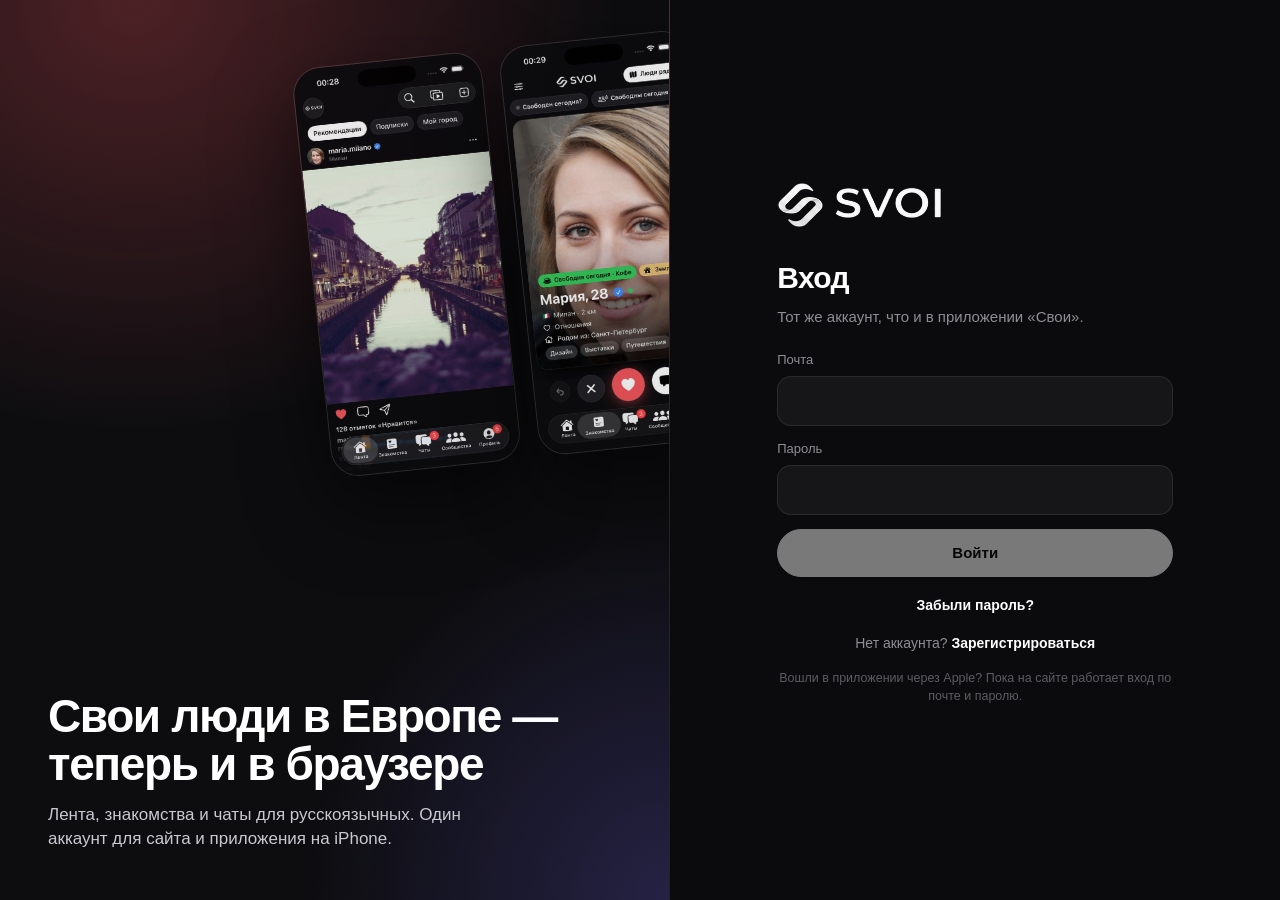
==== app/index.html @ 1eebede3 "Веб-версия «Свои» на svoiapp.info/app и вход/регистрация на главной - svoiapp.info/app: лента, знако" ====
<!DOCTYPE html>
<html lang="ru">
<head>
  <meta charset="utf-8">
  <meta name="viewport" content="width=device-width,initial-scale=1,viewport-fit=cover,interactive-widget=resizes-content">
  <title>Свои — свои люди в Европе</title>
  <meta name="description" content="Свои — лента, знакомства и чаты для русскоязычных в Европе. Веб-версия: тот же аккаунт, что и в приложении.">
  <meta name="theme-color" content="#0b0b0d">
  <meta name="robots" content="noindex">
  <link rel="icon" href="/assets/svoi-symbol.png">
  <link rel="apple-touch-icon" href="/assets/svoi-symbol.png">
  <script type="module" crossorigin src="/app/assets/index-n2wh_r18.js"></script>
  <link rel="stylesheet" crossorigin href="/app/assets/index-DbRgy1Pv.css">
</head>
<body>
  <div id="root"></div>
  <noscript>Для работы «Свои» в браузере включите JavaScript.</noscript>
</body>
</html>
---- app/assets/index-DbRgy1Pv.css ----
:root{--bg: #0b0b0d;--bg2: #101013;--surface: #161619;--surface2: #202024;--surface3: #2a2a2f;--line: rgba(255, 255, 255, .09);--line2: rgba(255, 255, 255, .14);--text: #fff;--muted: #8e8e93;--dim: #5c5c62;--coral: #f2545b;--coral2: #ff8a6b;--blue: #3b8bff;--green: #34c759;--gold: #e2be73;--r: 18px;--tabbar: 64px;--safe-b: env(safe-area-inset-bottom, 0px);color-scheme:dark}*{box-sizing:border-box;-webkit-tap-highlight-color:transparent}html,body{margin:0;height:100%;background:var(--bg);color:var(--text)}body{font-family:-apple-system,BlinkMacSystemFont,SF Pro Text,Segoe UI,Roboto,Helvetica,Arial,sans-serif;-webkit-font-smoothing:antialiased;line-height:1.45;font-size:15px}#root{min-height:100%}a{color:inherit;text-decoration:none}button{font:inherit;color:inherit;cursor:pointer;border:0;background:none;padding:0}input,textarea,select{font:inherit;color:var(--text)}img{display:block;max-width:100%}::selection{background:#f2545b59}.btn{display:inline-flex;align-items:center;justify-content:center;gap:8px;height:48px;padding:0 22px;border-radius:999px;font-weight:600;font-size:15px;background:var(--surface2);border:1px solid var(--line);transition:transform .12s,opacity .15s,background .15s;white-space:nowrap}.btn:active{transform:scale(.97)}.btn:disabled{opacity:.45;cursor:default;transform:none}.btn-white{background:#fff;color:#000;border-color:#fff}.btn-coral{background:var(--coral);color:#fff;border-color:var(--coral)}.btn-ghost{background:transparent}.btn-danger{background:transparent;color:var(--coral);border-color:#f2545b66}.btn-sm{height:36px;padding:0 14px;font-size:14px}.btn-block{width:100%}.icon-btn{width:40px;height:40px;border-radius:50%;display:inline-flex;align-items:center;justify-content:center;background:var(--surface2);border:1px solid var(--line);flex:none}.icon-btn:hover{background:var(--surface3)}.icon-btn.plain{background:transparent;border-color:transparent}.field{display:flex;flex-direction:column;gap:6px;margin-bottom:14px}.field label,.label{font-size:13px;color:var(--muted);font-weight:500}.input,.textarea,.select{width:100%;background:var(--surface);border:1px solid var(--line);border-radius:14px;padding:13px 14px;outline:none;transition:border-color .15s}.input:focus,.textarea:focus,.select:focus{border-color:#ffffff59}.textarea{resize:vertical;min-height:96px}.select{-webkit-appearance:none;-moz-appearance:none;appearance:none;background-image:linear-gradient(45deg,transparent 50%,var(--muted) 50%),linear-gradient(135deg,var(--muted) 50%,transparent 50%);background-position:calc(100% - 20px) 50%,calc(100% - 15px) 50%;background-size:5px 5px;background-repeat:no-repeat}.hint{font-size:13px;color:var(--muted)}.error{color:#ff8b8f;font-size:14px;margin:8px 0}.row{display:flex;gap:10px;align-items:center}.spacer{flex:1}.muted{color:var(--muted)}.center{text-align:center}.mt8{margin-top:8px}.mt16{margin-top:16px}.mt24{margin-top:24px}.chips{display:flex;flex-wrap:wrap;gap:8px}.chip{padding:8px 14px;border-radius:999px;background:var(--surface2);border:1px solid var(--line);font-size:14px;display:inline-flex;gap:6px;align-items:center}.chip.on{background:#fff;color:#000;border-color:#fff}.chip.static{cursor:default}.card{background:var(--surface);border:1px solid var(--line);border-radius:var(--r)}.section-title{font-size:13px;color:var(--muted);text-transform:uppercase;letter-spacing:.06em;margin:22px 0 10px;font-weight:600}.avatar{border-radius:50%;object-fit:cover;background:var(--surface3);flex:none}.avatar-fallback{border-radius:50%;background:linear-gradient(135deg,#3a3a40,#222226);display:flex;align-items:center;justify-content:center;font-weight:700;flex:none;color:#ddd}.verified{color:var(--blue);flex:none}.staff-mark{color:var(--gold);flex:none}.online-dot{width:10px;height:10px;border-radius:50%;background:var(--green);border:2px solid var(--bg)}.badge{min-width:18px;height:18px;padding:0 5px;border-radius:999px;background:var(--coral);color:#fff;font-size:11px;font-weight:700;display:inline-flex;align-items:center;justify-content:center}.spinner{width:26px;height:26px;border-radius:50%;border:3px solid rgba(255,255,255,.15);border-top-color:#fff;animation:spin .8s linear infinite}.spinner.sm{width:18px;height:18px;border-width:2px}@keyframes spin{to{transform:rotate(360deg)}}.loading-screen{min-height:70vh;display:flex;align-items:center;justify-content:center;flex-direction:column;gap:16px}.empty{text-align:center;padding:60px 24px;color:var(--muted)}.empty .big{font-size:42px;margin-bottom:10px}.empty h3{color:var(--text);margin:0 0 6px;font-size:18px}.toast{position:fixed;left:50%;transform:translate(-50%);bottom:calc(var(--tabbar) + 18px + var(--safe-b));background:#fff;color:#000;padding:12px 18px;border-radius:14px;font-weight:500;font-size:14px;z-index:300;max-width:min(92vw,440px);box-shadow:0 10px 40px #00000080;animation:rise .2s ease}.toast.error{background:#ffe1e2}@keyframes rise{0%{opacity:0;transform:translate(-50%,8px)}}@media (min-width: 900px){.toast{bottom:28px}}.modal-backdrop{position:fixed;top:0;right:0;bottom:0;left:0;background:#000000a8;z-index:200;display:flex;align-items:flex-end;justify-content:center;animation:fade .15s ease}@keyframes fade{0%{opacity:0}}.modal{background:var(--bg2);border:1px solid var(--line);width:100%;max-height:92vh;overflow:auto;border-radius:22px 22px 0 0;padding:20px 18px calc(20px + var(--safe-b));animation:up .2s ease}@keyframes up{0%{transform:translateY(30px);opacity:.5}}@media (min-width: 700px){.modal-backdrop{align-items:center}.modal{width:min(520px,94vw);border-radius:22px}.modal.wide{width:min(760px,96vw)}}.modal-head{display:flex;align-items:center;gap:10px;margin-bottom:14px}.modal-head h3{margin:0;font-size:18px;flex:1}.sheet-list button{display:flex;width:100%;padding:14px 6px;gap:12px;align-items:center;border-bottom:1px solid var(--line);text-align:left}.sheet-list button:last-child{border-bottom:0}.sheet-list .danger{color:var(--coral)}.shell{min-height:100vh}.sidebar{display:none}.main{padding-bottom:calc(var(--tabbar) + var(--safe-b) + 12px);min-height:100vh}.page{max-width:640px;margin:0 auto;padding:0 14px}.page.wide{max-width:1000px}.topbar{position:sticky;top:0;z-index:40;background:#0b0b0ddb;backdrop-filter:saturate(160%) blur(18px);-webkit-backdrop-filter:saturate(160%) blur(18px);display:flex;align-items:center;gap:10px;padding:12px 14px;padding-top:calc(12px + env(safe-area-inset-top,0px));border-bottom:1px solid transparent}.topbar h1{font-size:22px;margin:0;flex:1;letter-spacing:-.01em}.topbar .logo-mini{height:26px}.tabbar{position:fixed;left:0;right:0;bottom:0;z-index:60;height:calc(var(--tabbar) + var(--safe-b));padding-bottom:var(--safe-b);background:#101013f0;backdrop-filter:blur(18px);-webkit-backdrop-filter:blur(18px);border-top:1px solid var(--line);display:flex;justify-content:space-around;align-items:center}.tab{display:flex;flex-direction:column;align-items:center;gap:3px;font-size:10.5px;color:var(--muted);padding:6px 4px;position:relative;min-width:58px}.tab.active{color:#fff}.tab .badge{position:absolute;top:0;right:10px}@media (min-width: 900px){.shell{display:grid;grid-template-columns:250px 1fr}.sidebar{display:flex;flex-direction:column;gap:4px;position:sticky;top:0;height:100vh;padding:22px 14px;border-right:1px solid var(--line);background:var(--bg)}.sidebar .brand{display:flex;align-items:center;gap:10px;padding:6px 12px 22px}.sidebar .brand img{height:30px}.nav-item{display:flex;align-items:center;gap:14px;padding:12px 14px;border-radius:14px;color:#d6d6da;font-weight:500;position:relative}.nav-item:hover{background:var(--surface)}.nav-item.active{background:var(--surface2);color:#fff;font-weight:600}.nav-item .badge{margin-left:auto}.sidebar .me-link{margin-top:auto;display:flex;align-items:center;gap:10px;padding:10px 12px;border-radius:14px}.sidebar .me-link:hover{background:var(--surface)}.tabbar{display:none}.main{padding-bottom:30px}.topbar{padding-top:16px}}.auth-wrap{min-height:100vh;display:grid;grid-template-columns:1fr}.auth-art{display:none}.auth-panel{display:flex;flex-direction:column;justify-content:center;padding:32px 22px calc(32px + var(--safe-b));max-width:440px;width:100%;margin:0 auto}.auth-panel .logo{height:46px;margin-bottom:28px;align-self:flex-start}.auth-panel h2{font-size:30px;margin:0 0 6px;letter-spacing:-.02em}.auth-panel p.sub{color:var(--muted);margin:0 0 24px}.auth-switch{margin-top:18px;color:var(--muted);font-size:14px;text-align:center}.auth-switch button{color:#fff;font-weight:600}.legal-note{font-size:12.5px;color:var(--dim);margin-top:16px;text-align:center}.legal-note a{color:var(--muted);text-decoration:underline}@media (min-width: 900px){.auth-wrap{grid-template-columns:1.1fr 1fr}.auth-art{display:flex;flex-direction:column;justify-content:flex-end;padding:48px;position:relative;overflow:hidden;background:radial-gradient(120% 80% at 20% 0%,rgba(242,84,91,.28),transparent 60%),radial-gradient(90% 70% at 100% 100%,rgba(123,108,255,.22),transparent 60%),#0d0d10;border-right:1px solid var(--line)}.auth-art h1{font-size:46px;line-height:1.05;margin:0 0 14px;letter-spacing:-.03em;max-width:520px}.auth-art p{color:#c9c9cf;font-size:17px;max-width:460px;margin:0}.auth-art .shots{position:absolute;top:48px;right:-40px;display:flex;gap:18px;transform:rotate(-6deg);opacity:.9}.auth-art .shots img{width:190px;border-radius:28px;border:1px solid var(--line2);box-shadow:0 30px 80px #0009}}.otp-input{letter-spacing:.5em;font-size:22px;text-align:center;font-weight:600}.steps{max-width:560px;margin:0 auto;padding:22px 18px calc(110px + var(--safe-b))}.progress{display:flex;gap:5px;margin:6px 0 26px}.progress span{flex:1;height:4px;border-radius:4px;background:var(--surface3)}.progress span.on{background:#fff}.steps h2{font-size:28px;margin:0 0 8px;letter-spacing:-.02em}.steps .sub{color:var(--muted);margin:0 0 22px}.step-actions{position:fixed;left:0;right:0;bottom:0;padding:14px 18px calc(14px + var(--safe-b));background:linear-gradient(180deg,transparent,var(--bg) 30%);display:flex;justify-content:center}.step-actions .inner{width:100%;max-width:560px;display:flex;gap:10px}.option-list{display:flex;flex-direction:column;gap:10px}.option{display:flex;align-items:center;gap:12px;padding:16px;border-radius:16px;background:var(--surface);border:1px solid var(--line);text-align:left;font-weight:500}.option.on{border-color:#fff;background:var(--surface2)}.option .check{margin-left:auto;width:22px;height:22px;border-radius:50%;border:2px solid var(--dim)}.option.on .check{border-color:#fff;background:#fff;box-shadow:inset 0 0 0 4px var(--surface2)}.rule{display:flex;gap:12px;margin-bottom:14px}.rule b{display:block}.rule span{color:var(--muted);font-size:14px}.consent{display:flex;gap:12px;align-items:flex-start;padding:16px;border-radius:16px;background:var(--surface);border:1px solid var(--line);text-align:left;margin-top:10px}.box{width:22px;height:22px;border-radius:6px;border:2px solid var(--muted);flex:none;display:flex;align-items:center;justify-content:center}.box.on{background:#fff;border-color:#fff;color:#000}.photo-grid{display:grid;grid-template-columns:repeat(3,1fr);gap:10px}.photo-slot{position:relative;aspect-ratio:3/4;border-radius:14px;overflow:hidden;background:var(--surface);border:1px dashed var(--line2);display:flex;align-items:center;justify-content:center;color:var(--muted)}.photo-slot img{width:100%;height:100%;object-fit:cover}.photo-slot .del{position:absolute;top:6px;right:6px;width:28px;height:28px;border-radius:50%;background:#000000b3;display:flex;align-items:center;justify-content:center}.photo-slot .main-tag{position:absolute;left:6px;bottom:6px;background:#000000b3;font-size:11px;padding:3px 8px;border-radius:999px}.photo-slot .left{position:absolute;left:6px;top:6px;width:28px;height:28px;border-radius:50%;background:#000000b3;display:flex;align-items:center;justify-content:center}.segmented{display:flex;gap:6px;overflow-x:auto;padding:4px 0 12px;scrollbar-width:none}.segmented::-webkit-scrollbar{display:none}.segmented button{padding:8px 16px;border-radius:999px;background:var(--surface2);border:1px solid var(--line);white-space:nowrap;font-weight:500;font-size:14px}.segmented button.on{background:#fff;color:#000;border-color:#fff}.post{margin-bottom:18px;border-bottom:1px solid var(--line);padding-bottom:14px}.post-head{display:flex;align-items:center;gap:10px;padding:8px 2px 10px}.post-head .who{flex:1;min-width:0}.post-head .name{font-weight:600;display:flex;gap:5px;align-items:center}.post-head .place{font-size:12.5px;color:var(--muted)}.carousel{position:relative;border-radius:14px;overflow:hidden;background:#000}.carousel .track{display:flex;overflow-x:auto;scroll-snap-type:x mandatory;scrollbar-width:none}.carousel .track::-webkit-scrollbar{display:none}.carousel .slide{flex:0 0 100%;scroll-snap-align:center;display:flex;align-items:center;justify-content:center}.carousel .slide img,.carousel .slide video{width:100%;height:100%;object-fit:cover}.carousel .dots{position:absolute;bottom:10px;left:0;right:0;display:flex;gap:5px;justify-content:center}.carousel .dots span{width:6px;height:6px;border-radius:50%;background:#ffffff73}.carousel .dots span.on{background:#fff}.carousel .nav{position:absolute;top:50%;transform:translateY(-50%);width:34px;height:34px;border-radius:50%;background:#0000008c;display:none;align-items:center;justify-content:center}.carousel:hover .nav{display:flex}.carousel .nav.prev{left:10px}.carousel .nav.next{right:10px}.post-actions{display:flex;gap:16px;padding:12px 2px 4px;align-items:center}.post-actions button{display:flex;align-items:center;gap:6px;font-weight:600;font-size:14px}.post-actions .liked{color:var(--coral)}.caption{padding:4px 2px;white-space:pre-wrap;word-break:break-word}.caption b{margin-right:6px}.hashtag{color:#9cc3ff}.post-time{font-size:12px;color:var(--dim);padding:2px}.discover-layout{display:grid;gap:18px}@media (min-width: 1100px){.discover-layout{grid-template-columns:minmax(0,1fr) 320px;align-items:start}}.person-card{position:relative;border-radius:22px;overflow:hidden;background:var(--surface);border:1px solid var(--line)}.person-card .photo{position:relative;aspect-ratio:3/4;background:#111;max-height:72vh;width:100%}.person-card .photo img{width:100%;height:100%;object-fit:cover}.person-card .bars{position:absolute;top:10px;left:10px;right:10px;display:flex;gap:4px}.person-card .bars span{flex:1;height:3px;border-radius:3px;background:#ffffff59}.person-card .bars span.on{background:#fff}.person-card .tap{position:absolute;top:0;bottom:30%;width:40%}.person-card .tap.l{left:0}.person-card .tap.r{right:0}.person-card .shade{position:absolute;inset:auto 0 0 0;padding:70px 18px 18px;background:linear-gradient(180deg,transparent,rgba(0,0,0,.88))}.person-card .shade h2{margin:0;font-size:28px;display:flex;gap:8px;align-items:center;letter-spacing:-.02em}.person-card .shade .meta{color:#ddd;font-size:14px;margin-top:4px}.tag-free{display:inline-flex;gap:6px;align-items:center;background:#34c7592e;color:#7ee29a;border:1px solid rgba(52,199,89,.35);padding:5px 10px;border-radius:999px;font-size:13px;font-weight:600;margin-top:8px}.action-row{display:flex;justify-content:center;gap:18px;padding:16px 0 4px}.round{width:62px;height:62px;border-radius:50%;display:flex;align-items:center;justify-content:center;background:var(--surface2);border:1px solid var(--line2);transition:transform .12s}.round:active{transform:scale(.92)}.round.like{background:var(--coral);border-color:var(--coral)}.round.super{background:#fff;color:#000}.round.small{width:52px;height:52px}.info-block{padding:16px}.info-block h4{margin:0 0 8px;font-size:13px;text-transform:uppercase;letter-spacing:.06em;color:var(--muted)}.info-grid{display:grid;grid-template-columns:1fr 1fr;gap:10px 16px;font-size:14px}.info-grid .k{color:var(--muted);font-size:12.5px}.about-text{white-space:pre-wrap;word-break:break-word}.people-grid{display:grid;grid-template-columns:repeat(2,1fr);gap:10px}@media (min-width: 700px){.people-grid{grid-template-columns:repeat(3,1fr)}}@media (min-width: 1100px){.people-grid{grid-template-columns:repeat(4,1fr)}}.person-tile{position:relative;aspect-ratio:3/4;border-radius:16px;overflow:hidden;background:var(--surface);border:1px solid var(--line)}.person-tile img{width:100%;height:100%;object-fit:cover}.person-tile .cap{position:absolute;inset:auto 0 0 0;padding:40px 10px 10px;background:linear-gradient(180deg,transparent,rgba(0,0,0,.85));font-weight:600;font-size:14px}.person-tile .cap small{display:block;color:#ccc;font-weight:400;font-size:12px}.person-tile .dot{position:absolute;top:10px;right:10px}.person-tile .super-tag{position:absolute;top:10px;left:10px;background:#fff;color:#000;font-size:11px;font-weight:700;padding:3px 8px;border-radius:999px}.chats-layout{display:grid;grid-template-columns:1fr;height:100vh}@media (min-width: 900px){.chats-layout{grid-template-columns:340px 1fr}.chats-layout .list-pane{border-right:1px solid var(--line);overflow:auto}}.chat-row{display:flex;gap:12px;align-items:center;padding:12px 14px;border-radius:14px}.chat-row:hover,.chat-row.active{background:var(--surface)}.chat-row .text{flex:1;min-width:0}.chat-row .top{display:flex;gap:8px;align-items:baseline}.chat-row .top b{flex:1;overflow:hidden;text-overflow:ellipsis;white-space:nowrap;display:flex;gap:5px;align-items:center}.chat-row .top small{color:var(--muted);font-size:12px;flex:none}.chat-row .last{color:var(--muted);font-size:14px;overflow:hidden;text-overflow:ellipsis;white-space:nowrap}.chat-row .last.unread{color:#fff;font-weight:500}.conv{display:flex;flex-direction:column;height:100vh;height:100dvh;min-width:0}.conv-head{display:flex;align-items:center;gap:10px;padding:10px 12px;padding-top:calc(10px + env(safe-area-inset-top,0px));border-bottom:1px solid var(--line);background:#0b0b0deb;-webkit-backdrop-filter:blur(16px);backdrop-filter:blur(16px)}.conv-head .who{flex:1;min-width:0}.conv-head .who b{display:flex;gap:5px;align-items:center}.conv-head .who small{color:var(--muted);font-size:12.5px}.conv-body{flex:1;overflow-y:auto;padding:14px 12px;display:flex;flex-direction:column;gap:4px;overscroll-behavior:contain}.day-sep{align-self:center;font-size:12px;color:var(--muted);background:var(--surface);padding:4px 12px;border-radius:999px;margin:10px 0}.bubble-row{display:flex;flex-direction:column;max-width:78%}.bubble-row.mine{align-self:flex-end;align-items:flex-end}.bubble-row.theirs{align-self:flex-start;align-items:flex-start}.bubble{padding:9px 13px;border-radius:18px;white-space:pre-wrap;word-break:break-word;position:relative}.bubble-row.mine .bubble{background:#fff;color:#000;border-bottom-right-radius:6px}.bubble-row.theirs .bubble{background:var(--surface2);border-bottom-left-radius:6px}.bubble .meta{font-size:11px;opacity:.55;margin-left:8px;float:right;margin-top:6px}.bubble.deleted{font-style:italic;opacity:.6}.bubble.media{padding:4px;background:transparent!important}.bubble.media img{border-radius:14px;max-width:min(320px,70vw);max-height:420px;object-fit:cover;cursor:zoom-in}.bubble.media audio{width:240px}.reactions{display:flex;gap:4px;margin-top:-6px;z-index:1}.reactions span{background:var(--surface3);border:2px solid var(--bg);border-radius:999px;padding:1px 7px;font-size:13px}.reactions span.mine{background:#3a3a44}.composer{display:flex;gap:8px;align-items:flex-end;padding:10px 12px calc(10px + var(--safe-b));border-top:1px solid var(--line);background:var(--bg)}.composer textarea{flex:1;resize:none;max-height:140px;min-height:44px;border-radius:22px;padding:11px 16px;background:var(--surface);border:1px solid var(--line);outline:none}.composer .send{width:44px;height:44px;border-radius:50%;background:#fff;color:#000;display:flex;align-items:center;justify-content:center;flex:none}.composer .send:disabled{opacity:.35}.edit-bar{display:flex;gap:10px;align-items:center;padding:8px 14px;background:var(--surface);border-top:1px solid var(--line);font-size:13px;color:var(--muted)}.shared-post{display:flex;gap:10px;align-items:center;background:var(--surface2);border-radius:14px;padding:8px;width:260px;color:var(--text)}.shared-post img{width:56px;height:56px;border-radius:10px;object-fit:cover}.react-menu{display:flex;gap:6px;font-size:26px;justify-content:center;padding:6px 0 12px;flex-wrap:wrap}.react-menu button{padding:6px;border-radius:12px}.react-menu button:hover{background:var(--surface2)}@media (max-width: 899px){.chats-layout.has-conv .list-pane{display:none}.chats-layout:not(.has-conv) .conv-pane{display:none}.conv{height:100dvh}.chats-page .main-pad{padding-bottom:0}}.profile-head{display:flex;gap:18px;align-items:center;padding:18px 2px}.profile-head .stats{display:flex;gap:18px;text-align:center}.profile-head .stats b{display:block;font-size:18px}.profile-head .stats small{color:var(--muted);font-size:12.5px}.grid3{display:grid;grid-template-columns:repeat(3,1fr);gap:3px;border-radius:12px;overflow:hidden}.grid3 .cell{aspect-ratio:1;background:var(--surface);position:relative}.grid3 .cell img{width:100%;height:100%;object-fit:cover}.grid3 .cell .multi{position:absolute;top:6px;right:6px;font-size:12px;background:#0000008c;padding:1px 6px;border-radius:6px}.menu-list{border-radius:var(--r);overflow:hidden;background:var(--surface);border:1px solid var(--line)}.menu-list>*{display:flex;width:100%;align-items:center;gap:12px;padding:15px 16px;border-bottom:1px solid var(--line);text-align:left}.menu-list>*:last-child{border-bottom:0}.menu-list .danger{color:var(--coral)}.switch{width:46px;height:28px;border-radius:999px;background:var(--surface3);position:relative;flex:none;transition:background .15s;margin-left:auto}.switch:after{content:"";position:absolute;top:3px;left:3px;width:22px;height:22px;border-radius:50%;background:#fff;transition:transform .15s}.switch.on{background:var(--green)}.switch.on:after{transform:translate(18px)}.lightbox{position:fixed;top:0;right:0;bottom:0;left:0;background:#000000f0;z-index:400;display:flex;align-items:center;justify-content:center}.lightbox img{max-width:96vw;max-height:92vh;object-fit:contain}.lightbox .close{position:absolute;top:calc(14px + env(safe-area-inset-top,0px));right:14px}.match{text-align:center;padding:10px 6px}.match .pair{display:flex;justify-content:center;margin:18px 0}.match .pair img{width:110px;height:110px;border-radius:50%;object-fit:cover;border:3px solid var(--bg2)}.match .pair img+img{margin-left:-22px}.match h2{font-size:30px;margin:0;background:linear-gradient(90deg,var(--coral),var(--coral2));-webkit-background-clip:text;background-clip:text;color:transparent}.row.wrap{flex-wrap:wrap}.row.wrap>.btn{flex:1 1 140px}@media (max-width: 899px){.desktop-only{display:none!important}}@media (max-width: 420px){.segmented button{padding:8px 12px;font-size:13.5px}}
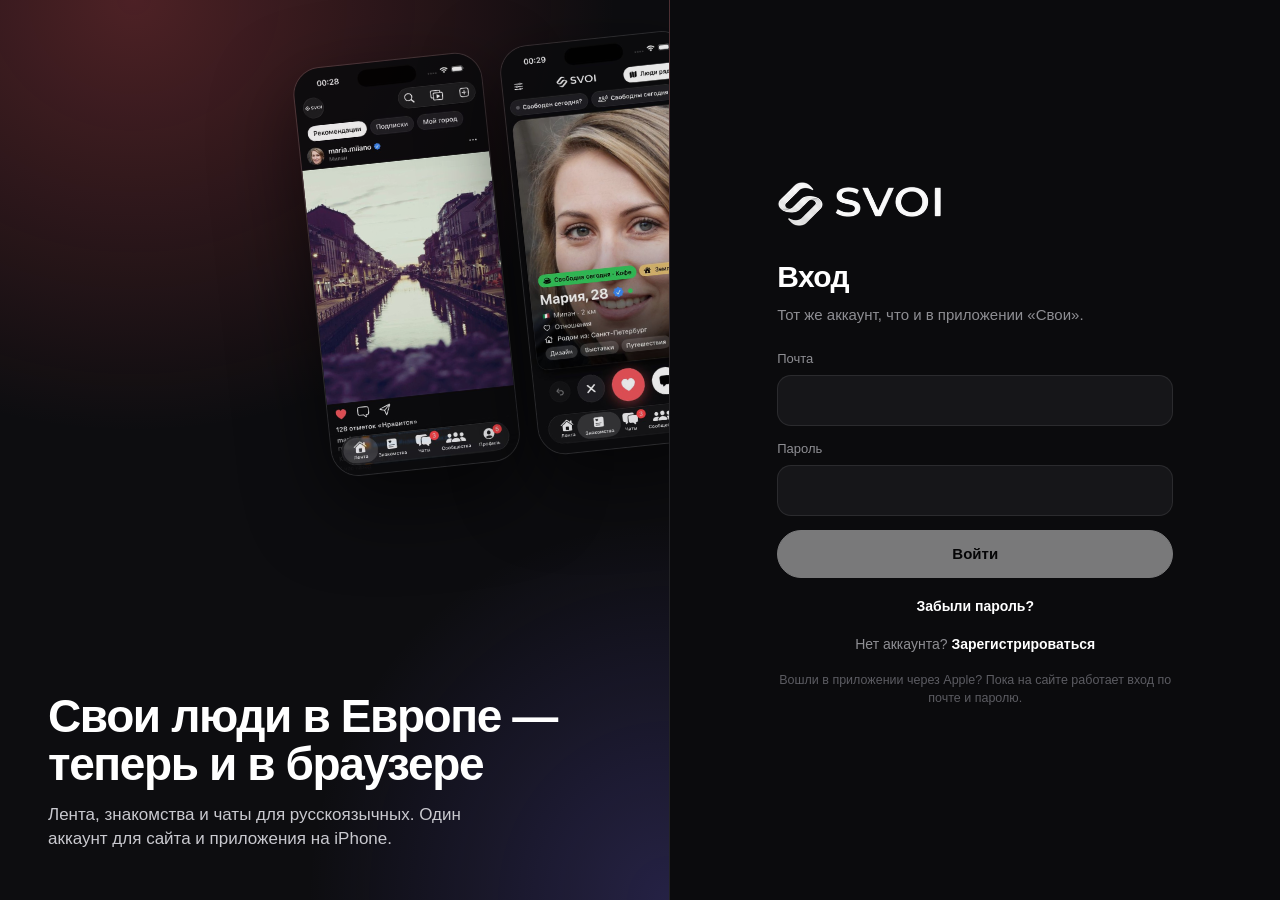
==== commit 10b0f711: "Установка на главный экран и ровный экран на iPhone - окно «Установить «Свои»» на телефоне: Android " ====
--- a/app/index.html
+++ b/app/index.html
@@ -2,15 +2,21 @@
 <html lang="ru">
 <head>
   <meta charset="utf-8">
-  <meta name="viewport" content="width=device-width,initial-scale=1,viewport-fit=cover,interactive-widget=resizes-content">
+  <meta name="viewport" content="width=device-width,initial-scale=1,maximum-scale=1,viewport-fit=cover,interactive-widget=resizes-content">
   <title>Свои — свои люди в Европе</title>
   <meta name="description" content="Свои — лента, знакомства и чаты для русскоязычных в Европе. Веб-версия: тот же аккаунт, что и в приложении.">
   <meta name="theme-color" content="#0b0b0d">
   <meta name="robots" content="noindex">
-  <link rel="icon" href="/assets/svoi-symbol.png">
-  <link rel="apple-touch-icon" href="/assets/svoi-symbol.png">
-  <script type="module" crossorigin src="/app/assets/index-n2wh_r18.js"></script>
-  <link rel="stylesheet" crossorigin href="/app/assets/index-DbRgy1Pv.css">
+  <link rel="icon" href="/assets/pwa/icon-64.png">
+  <link rel="apple-touch-icon" href="/assets/pwa/apple-touch-icon.png">
+  <link rel="manifest" href="/manifest.webmanifest">
+  <meta name="mobile-web-app-capable" content="yes">
+  <meta name="apple-mobile-web-app-capable" content="yes">
+  <meta name="apple-mobile-web-app-title" content="Свои">
+  <meta name="apple-mobile-web-app-status-bar-style" content="black-translucent">
+  <meta name="application-name" content="Свои">
+  <script type="module" crossorigin src="/app/assets/index-BH2XbSO5.js"></script>
+  <link rel="stylesheet" crossorigin href="/app/assets/index-CSS1gJ5G.css">
 </head>
 <body>
   <div id="root"></div>
--- a/app/assets/index-CSS1gJ5G.css
+++ b/app/assets/index-CSS1gJ5G.css
@@ -0,0 +1 @@
+:root{--bg: #0b0b0d;--bg2: #101013;--surface: #161619;--surface2: #202024;--surface3: #2a2a2f;--line: rgba(255, 255, 255, .09);--line2: rgba(255, 255, 255, .14);--text: #fff;--muted: #8e8e93;--dim: #5c5c62;--coral: #f2545b;--coral2: #ff8a6b;--blue: #3b8bff;--green: #34c759;--gold: #e2be73;--r: 18px;--tabbar: 64px;--safe-b: env(safe-area-inset-bottom, 0px);color-scheme:dark}*{box-sizing:border-box;-webkit-tap-highlight-color:transparent}html,body{margin:0;height:100%;background:var(--bg);color:var(--text)}html{overflow-x:hidden;-webkit-text-size-adjust:100%;text-size-adjust:100%;touch-action:manipulation}body{overscroll-behavior-x:none}body{font-family:-apple-system,BlinkMacSystemFont,SF Pro Text,Segoe UI,Roboto,Helvetica,Arial,sans-serif;-webkit-font-smoothing:antialiased;line-height:1.45;font-size:15px}#root{min-height:100%;max-width:100vw;overflow-x:clip}a{color:inherit;text-decoration:none}button{font:inherit;color:inherit;cursor:pointer;border:0;background:none;padding:0}input,textarea,select{font:inherit;color:var(--text)}input,textarea,select,.input,.textarea,.select,.composer textarea{font-size:16px}img{display:block;max-width:100%}::selection{background:#f2545b59}.btn{display:inline-flex;align-items:center;justify-content:center;gap:8px;height:48px;padding:0 22px;border-radius:999px;font-weight:600;font-size:15px;background:var(--surface2);border:1px solid var(--line);transition:transform .12s,opacity .15s,background .15s;white-space:nowrap}.btn:active{transform:scale(.97)}.btn:disabled{opacity:.45;cursor:default;transform:none}.btn-white{background:#fff;color:#000;border-color:#fff}.btn-coral{background:var(--coral);color:#fff;border-color:var(--coral)}.btn-ghost{background:transparent}.btn-danger{background:transparent;color:var(--coral);border-color:#f2545b66}.btn-sm{height:36px;padding:0 14px;font-size:14px}.btn-block{width:100%}.icon-btn{width:40px;height:40px;border-radius:50%;display:inline-flex;align-items:center;justify-content:center;background:var(--surface2);border:1px solid var(--line);flex:none}.icon-btn:hover{background:var(--surface3)}.icon-btn.plain{background:transparent;border-color:transparent}.field{display:flex;flex-direction:column;gap:6px;margin-bottom:14px}.field label,.label{font-size:13px;color:var(--muted);font-weight:500}.input,.textarea,.select{width:100%;background:var(--surface);border:1px solid var(--line);border-radius:14px;padding:13px 14px;outline:none;transition:border-color .15s}.input:focus,.textarea:focus,.select:focus{border-color:#ffffff59}.textarea{resize:vertical;min-height:96px}.select{-webkit-appearance:none;-moz-appearance:none;appearance:none;background-image:linear-gradient(45deg,transparent 50%,var(--muted) 50%),linear-gradient(135deg,var(--muted) 50%,transparent 50%);background-position:calc(100% - 20px) 50%,calc(100% - 15px) 50%;background-size:5px 5px;background-repeat:no-repeat}.hint{font-size:13px;color:var(--muted)}.error{color:#ff8b8f;font-size:14px;margin:8px 0}.row{display:flex;gap:10px;align-items:center}.spacer{flex:1}.muted{color:var(--muted)}.center{text-align:center}.mt8{margin-top:8px}.mt16{margin-top:16px}.mt24{margin-top:24px}.chips{display:flex;flex-wrap:wrap;gap:8px}.chip{padding:8px 14px;border-radius:999px;background:var(--surface2);border:1px solid var(--line);font-size:14px;display:inline-flex;gap:6px;align-items:center}.chip.on{background:#fff;color:#000;border-color:#fff}.chip.static{cursor:default}.card{background:var(--surface);border:1px solid var(--line);border-radius:var(--r)}.section-title{font-size:13px;color:var(--muted);text-transform:uppercase;letter-spacing:.06em;margin:22px 0 10px;font-weight:600}.avatar{border-radius:50%;object-fit:cover;background:var(--surface3);flex:none}.avatar-fallback{border-radius:50%;background:linear-gradient(135deg,#3a3a40,#222226);display:flex;align-items:center;justify-content:center;font-weight:700;flex:none;color:#ddd}.verified{color:var(--blue);flex:none}.staff-mark{color:var(--gold);flex:none}.online-dot{width:10px;height:10px;border-radius:50%;background:var(--green);border:2px solid var(--bg)}.badge{min-width:18px;height:18px;padding:0 5px;border-radius:999px;background:var(--coral);color:#fff;font-size:11px;font-weight:700;display:inline-flex;align-items:center;justify-content:center}.spinner{width:26px;height:26px;border-radius:50%;border:3px solid rgba(255,255,255,.15);border-top-color:#fff;animation:spin .8s linear infinite}.spinner.sm{width:18px;height:18px;border-width:2px}@keyframes spin{to{transform:rotate(360deg)}}.loading-screen{min-height:70vh;display:flex;align-items:center;justify-content:center;flex-direction:column;gap:16px}.empty{text-align:center;padding:60px 24px;color:var(--muted)}.empty .big{font-size:42px;margin-bottom:10px}.empty h3{color:var(--text);margin:0 0 6px;font-size:18px}.toast{position:fixed;left:50%;transform:translate(-50%);bottom:calc(var(--tabbar) + 18px + var(--safe-b));background:#fff;color:#000;padding:12px 18px;border-radius:14px;font-weight:500;font-size:14px;z-index:300;max-width:min(92vw,440px);box-shadow:0 10px 40px #00000080;animation:rise .2s ease}.toast.error{background:#ffe1e2}@keyframes rise{0%{opacity:0;transform:translate(-50%,8px)}}@media (min-width: 900px){.toast{bottom:28px}}.modal-backdrop{position:fixed;top:0;right:0;bottom:0;left:0;background:#000000a8;z-index:200;display:flex;align-items:flex-end;justify-content:center;animation:fade .15s ease}@keyframes fade{0%{opacity:0}}.modal{background:var(--bg2);border:1px solid var(--line);width:100%;max-height:92vh;overflow:auto;border-radius:22px 22px 0 0;padding:20px 18px calc(20px + var(--safe-b));animation:up .2s ease}@keyframes up{0%{transform:translateY(30px);opacity:.5}}@media (min-width: 700px){.modal-backdrop{align-items:center}.modal{width:min(520px,94vw);border-radius:22px}.modal.wide{width:min(760px,96vw)}}.modal-head{display:flex;align-items:center;gap:10px;margin-bottom:14px}.modal-head h3{margin:0;font-size:18px;flex:1}.sheet-list button{display:flex;width:100%;padding:14px 6px;gap:12px;align-items:center;border-bottom:1px solid var(--line);text-align:left}.sheet-list button:last-child{border-bottom:0}.sheet-list .danger{color:var(--coral)}.shell{min-height:100vh}.sidebar{display:none}.main{padding-bottom:calc(var(--tabbar) + var(--safe-b) + 12px);min-height:100vh}.page{max-width:640px;margin:0 auto;padding:0 14px}.page.wide{max-width:1000px}.topbar{position:sticky;top:0;z-index:40;background:#0b0b0ddb;backdrop-filter:saturate(160%) blur(18px);-webkit-backdrop-filter:saturate(160%) blur(18px);display:flex;align-items:center;gap:10px;padding:12px 14px;padding-top:calc(12px + env(safe-area-inset-top,0px));border-bottom:1px solid transparent}.topbar h1{font-size:22px;margin:0;flex:1;min-width:0;letter-spacing:-.01em;white-space:nowrap;overflow:hidden;text-overflow:ellipsis}.topbar>*{flex-shrink:0}.topbar>h1{flex-shrink:1}.topbar .logo-mini{height:26px}.tabbar{position:fixed;left:0;right:0;bottom:0;z-index:60;height:calc(var(--tabbar) + var(--safe-b));padding-bottom:var(--safe-b);background:#101013f0;backdrop-filter:blur(18px);-webkit-backdrop-filter:blur(18px);border-top:1px solid var(--line);display:flex;justify-content:space-around;align-items:center}.tab{display:flex;flex-direction:column;align-items:center;gap:3px;font-size:10.5px;color:var(--muted);padding:6px 4px;position:relative;min-width:58px}.tab.active{color:#fff}.tab .badge{position:absolute;top:0;right:10px}@media (min-width: 900px){.shell{display:grid;grid-template-columns:250px 1fr}.sidebar{display:flex;flex-direction:column;gap:4px;position:sticky;top:0;height:100vh;padding:22px 14px;border-right:1px solid var(--line);background:var(--bg)}.sidebar .brand{display:flex;align-items:center;gap:10px;padding:6px 12px 22px}.sidebar .brand img{height:30px}.nav-item{display:flex;align-items:center;gap:14px;padding:12px 14px;border-radius:14px;color:#d6d6da;font-weight:500;position:relative}.nav-item:hover{background:var(--surface)}.nav-item.active{background:var(--surface2);color:#fff;font-weight:600}.nav-item .badge{margin-left:auto}.sidebar .me-link{margin-top:auto;display:flex;align-items:center;gap:10px;padding:10px 12px;border-radius:14px}.sidebar .me-link:hover{background:var(--surface)}.tabbar{display:none}.main{padding-bottom:30px}.topbar{padding-top:16px}}.auth-wrap{min-height:100vh;display:grid;grid-template-columns:1fr}.auth-art{display:none}.auth-panel{display:flex;flex-direction:column;justify-content:center;padding:calc(32px + env(safe-area-inset-top,0px)) 22px calc(32px + var(--safe-b));max-width:440px;width:100%;margin:0 auto}.auth-panel .logo{height:46px;margin-bottom:28px;align-self:flex-start}.auth-panel h2{font-size:30px;margin:0 0 6px;letter-spacing:-.02em}.auth-panel p.sub{color:var(--muted);margin:0 0 24px}.auth-switch{margin-top:18px;color:var(--muted);font-size:14px;text-align:center}.auth-switch button{color:#fff;font-weight:600}.legal-note{font-size:12.5px;color:var(--dim);margin-top:16px;text-align:center}.legal-note a{color:var(--muted);text-decoration:underline}@media (min-width: 900px){.auth-wrap{grid-template-columns:1.1fr 1fr}.auth-art{display:flex;flex-direction:column;justify-content:flex-end;padding:48px;position:relative;overflow:hidden;background:radial-gradient(120% 80% at 20% 0%,rgba(242,84,91,.28),transparent 60%),radial-gradient(90% 70% at 100% 100%,rgba(123,108,255,.22),transparent 60%),#0d0d10;border-right:1px solid var(--line)}.auth-art h1{font-size:46px;line-height:1.05;margin:0 0 14px;letter-spacing:-.03em;max-width:520px}.auth-art p{color:#c9c9cf;font-size:17px;max-width:460px;margin:0}.auth-art .shots{position:absolute;top:48px;right:-40px;display:flex;gap:18px;transform:rotate(-6deg);opacity:.9}.auth-art .shots img{width:190px;border-radius:28px;border:1px solid var(--line2);box-shadow:0 30px 80px #0009}}.otp-input{letter-spacing:.5em;font-size:22px;text-align:center;font-weight:600}.steps{max-width:560px;margin:0 auto;padding:calc(22px + env(safe-area-inset-top,0px)) 18px calc(110px + var(--safe-b))}.progress{display:flex;gap:5px;margin:6px 0 26px}.progress span{flex:1;height:4px;border-radius:4px;background:var(--surface3)}.progress span.on{background:#fff}.steps h2{font-size:28px;margin:0 0 8px;letter-spacing:-.02em}.steps .sub{color:var(--muted);margin:0 0 22px}.step-actions{position:fixed;left:0;right:0;bottom:0;padding:14px 18px calc(14px + var(--safe-b));background:linear-gradient(180deg,transparent,var(--bg) 30%);display:flex;justify-content:center}.step-actions .inner{width:100%;max-width:560px;display:flex;gap:10px}.option-list{display:flex;flex-direction:column;gap:10px}.option{display:flex;align-items:center;gap:12px;padding:16px;border-radius:16px;background:var(--surface);border:1px solid var(--line);text-align:left;font-weight:500}.option.on{border-color:#fff;background:var(--surface2)}.option .check{margin-left:auto;width:22px;height:22px;border-radius:50%;border:2px solid var(--dim)}.option.on .check{border-color:#fff;background:#fff;box-shadow:inset 0 0 0 4px var(--surface2)}.rule{display:flex;gap:12px;margin-bottom:14px}.rule b{display:block}.rule span{color:var(--muted);font-size:14px}.consent{display:flex;gap:12px;align-items:flex-start;padding:16px;border-radius:16px;background:var(--surface);border:1px solid var(--line);text-align:left;margin-top:10px}.box{width:22px;height:22px;border-radius:6px;border:2px solid var(--muted);flex:none;display:flex;align-items:center;justify-content:center}.box.on{background:#fff;border-color:#fff;color:#000}.photo-grid{display:grid;grid-template-columns:repeat(3,1fr);gap:10px}.photo-slot{position:relative;aspect-ratio:3/4;border-radius:14px;overflow:hidden;background:var(--surface);border:1px dashed var(--line2);display:flex;align-items:center;justify-content:center;color:var(--muted)}.photo-slot img{width:100%;height:100%;object-fit:cover}.photo-slot .del{position:absolute;top:6px;right:6px;width:28px;height:28px;border-radius:50%;background:#000000b3;display:flex;align-items:center;justify-content:center}.photo-slot .main-tag{position:absolute;left:6px;bottom:6px;background:#000000b3;font-size:11px;padding:3px 8px;border-radius:999px}.photo-slot .left{position:absolute;left:6px;top:6px;width:28px;height:28px;border-radius:50%;background:#000000b3;display:flex;align-items:center;justify-content:center}.segmented{display:flex;gap:6px;overflow-x:auto;padding:4px 0 12px;scrollbar-width:none}.segmented::-webkit-scrollbar{display:none}.segmented button{padding:8px 16px;border-radius:999px;background:var(--surface2);border:1px solid var(--line);white-space:nowrap;font-weight:500;font-size:14px}.segmented button.on{background:#fff;color:#000;border-color:#fff}.post{margin-bottom:18px;border-bottom:1px solid var(--line);padding-bottom:14px}.post-head{display:flex;align-items:center;gap:10px;padding:8px 2px 10px}.post-head .who{flex:1;min-width:0}.post-head .name{font-weight:600;display:flex;gap:5px;align-items:center}.post-head .place{font-size:12.5px;color:var(--muted)}.carousel{position:relative;border-radius:14px;overflow:hidden;background:#000}.carousel .track{display:flex;overflow-x:auto;scroll-snap-type:x mandatory;scrollbar-width:none}.carousel .track::-webkit-scrollbar{display:none}.carousel .slide{flex:0 0 100%;scroll-snap-align:center;display:flex;align-items:center;justify-content:center}.carousel .slide img,.carousel .slide video{width:100%;height:100%;object-fit:cover}.carousel .dots{position:absolute;bottom:10px;left:0;right:0;display:flex;gap:5px;justify-content:center}.carousel .dots span{width:6px;height:6px;border-radius:50%;background:#ffffff73}.carousel .dots span.on{background:#fff}.carousel .nav{position:absolute;top:50%;transform:translateY(-50%);width:34px;height:34px;border-radius:50%;background:#0000008c;display:none;align-items:center;justify-content:center}.carousel:hover .nav{display:flex}.carousel .nav.prev{left:10px}.carousel .nav.next{right:10px}.post-actions{display:flex;gap:16px;padding:12px 2px 4px;align-items:center}.post-actions button{display:flex;align-items:center;gap:6px;font-weight:600;font-size:14px}.post-actions .liked{color:var(--coral)}.caption{padding:4px 2px;white-space:pre-wrap;word-break:break-word}.caption b{margin-right:6px}.hashtag{color:#9cc3ff}.post-time{font-size:12px;color:var(--dim);padding:2px}.discover-layout{display:grid;gap:18px}@media (min-width: 1100px){.discover-layout{grid-template-columns:minmax(0,1fr) 320px;align-items:start}}.person-card{position:relative;border-radius:22px;overflow:hidden;background:var(--surface);border:1px solid var(--line)}.person-card .photo{position:relative;aspect-ratio:3/4;background:#111;max-height:72vh;width:100%}.person-card .photo img{width:100%;height:100%;object-fit:cover}.person-card .bars{position:absolute;top:10px;left:10px;right:10px;display:flex;gap:4px}.person-card .bars span{flex:1;height:3px;border-radius:3px;background:#ffffff59}.person-card .bars span.on{background:#fff}.person-card .tap{position:absolute;top:0;bottom:30%;width:40%}.person-card .tap.l{left:0}.person-card .tap.r{right:0}.person-card .shade{position:absolute;inset:auto 0 0 0;padding:70px 18px 18px;background:linear-gradient(180deg,transparent,rgba(0,0,0,.88))}.person-card .shade h2{margin:0;font-size:28px;display:flex;gap:8px;align-items:center;letter-spacing:-.02em}.person-card .shade .meta{color:#ddd;font-size:14px;margin-top:4px}.tag-free{display:inline-flex;gap:6px;align-items:center;background:#34c7592e;color:#7ee29a;border:1px solid rgba(52,199,89,.35);padding:5px 10px;border-radius:999px;font-size:13px;font-weight:600;margin-top:8px}.action-row{display:flex;justify-content:center;gap:18px;padding:16px 0 4px}.round{width:62px;height:62px;border-radius:50%;display:flex;align-items:center;justify-content:center;background:var(--surface2);border:1px solid var(--line2);transition:transform .12s}.round:active{transform:scale(.92)}.round.like{background:var(--coral);border-color:var(--coral)}.round.super{background:#fff;color:#000}.round.small{width:52px;height:52px}.info-block{padding:16px}.info-block h4{margin:0 0 8px;font-size:13px;text-transform:uppercase;letter-spacing:.06em;color:var(--muted)}.info-grid{display:grid;grid-template-columns:1fr 1fr;gap:10px 16px;font-size:14px}.info-grid .k{color:var(--muted);font-size:12.5px}.about-text{white-space:pre-wrap;word-break:break-word}.people-grid{display:grid;grid-template-columns:repeat(2,1fr);gap:10px}@media (min-width: 700px){.people-grid{grid-template-columns:repeat(3,1fr)}}@media (min-width: 1100px){.people-grid{grid-template-columns:repeat(4,1fr)}}.person-tile{position:relative;aspect-ratio:3/4;border-radius:16px;overflow:hidden;background:var(--surface);border:1px solid var(--line)}.person-tile img{width:100%;height:100%;object-fit:cover}.person-tile .cap{position:absolute;inset:auto 0 0 0;padding:40px 10px 10px;background:linear-gradient(180deg,transparent,rgba(0,0,0,.85));font-weight:600;font-size:14px}.person-tile .cap small{display:block;color:#ccc;font-weight:400;font-size:12px}.person-tile .dot{position:absolute;top:10px;right:10px}.person-tile .super-tag{position:absolute;top:10px;left:10px;background:#fff;color:#000;font-size:11px;font-weight:700;padding:3px 8px;border-radius:999px}.chats-layout{display:grid;grid-template-columns:1fr;height:100vh}@media (min-width: 900px){.chats-layout{grid-template-columns:340px 1fr}.chats-layout .list-pane{border-right:1px solid var(--line);overflow:auto}}.chat-row{display:flex;gap:12px;align-items:center;padding:12px 14px;border-radius:14px}.chat-row:hover,.chat-row.active{background:var(--surface)}.chat-row .text{flex:1;min-width:0}.chat-row .top{display:flex;gap:8px;align-items:baseline}.chat-row .top b{flex:1;overflow:hidden;text-overflow:ellipsis;white-space:nowrap;display:flex;gap:5px;align-items:center}.chat-row .top small{color:var(--muted);font-size:12px;flex:none}.chat-row .last{color:var(--muted);font-size:14px;overflow:hidden;text-overflow:ellipsis;white-space:nowrap}.chat-row .last.unread{color:#fff;font-weight:500}.conv{display:flex;flex-direction:column;height:100vh;height:100dvh;min-width:0}.conv-head{display:flex;align-items:center;gap:10px;padding:10px 12px;padding-top:calc(10px + env(safe-area-inset-top,0px));border-bottom:1px solid var(--line);background:#0b0b0deb;-webkit-backdrop-filter:blur(16px);backdrop-filter:blur(16px)}.conv-head .who{flex:1;min-width:0}.conv-head .who b{display:flex;gap:5px;align-items:center}.conv-head .who small{color:var(--muted);font-size:12.5px}.conv-body{flex:1;overflow-y:auto;padding:14px 12px;display:flex;flex-direction:column;gap:4px;overscroll-behavior:contain}.day-sep{align-self:center;font-size:12px;color:var(--muted);background:var(--surface);padding:4px 12px;border-radius:999px;margin:10px 0}.bubble-row{display:flex;flex-direction:column;max-width:78%}.bubble-row.mine{align-self:flex-end;align-items:flex-end}.bubble-row.theirs{align-self:flex-start;align-items:flex-start}.bubble{padding:9px 13px;border-radius:18px;white-space:pre-wrap;word-break:break-word;position:relative}.bubble-row.mine .bubble{background:#fff;color:#000;border-bottom-right-radius:6px}.bubble-row.theirs .bubble{background:var(--surface2);border-bottom-left-radius:6px}.bubble .meta{font-size:11px;opacity:.55;margin-left:8px;float:right;margin-top:6px}.bubble.deleted{font-style:italic;opacity:.6}.bubble.media{padding:4px;background:transparent!important}.bubble.media img{border-radius:14px;max-width:min(320px,70vw);max-height:420px;object-fit:cover;cursor:zoom-in}.bubble.media audio{width:240px}.reactions{display:flex;gap:4px;margin-top:-6px;z-index:1}.reactions span{background:var(--surface3);border:2px solid var(--bg);border-radius:999px;padding:1px 7px;font-size:13px}.reactions span.mine{background:#3a3a44}.composer{display:flex;gap:8px;align-items:flex-end;padding:10px 12px calc(10px + var(--safe-b));border-top:1px solid var(--line);background:var(--bg)}.composer textarea{flex:1;resize:none;max-height:140px;min-height:44px;border-radius:22px;padding:11px 16px;background:var(--surface);border:1px solid var(--line);outline:none}.composer .send{width:44px;height:44px;border-radius:50%;background:#fff;color:#000;display:flex;align-items:center;justify-content:center;flex:none}.composer .send:disabled{opacity:.35}.edit-bar{display:flex;gap:10px;align-items:center;padding:8px 14px;background:var(--surface);border-top:1px solid var(--line);font-size:13px;color:var(--muted)}.shared-post{display:flex;gap:10px;align-items:center;background:var(--surface2);border-radius:14px;padding:8px;width:260px;color:var(--text)}.shared-post img{width:56px;height:56px;border-radius:10px;object-fit:cover}.react-menu{display:flex;gap:6px;font-size:26px;justify-content:center;padding:6px 0 12px;flex-wrap:wrap}.react-menu button{padding:6px;border-radius:12px}.react-menu button:hover{background:var(--surface2)}@media (max-width: 899px){.chats-layout.has-conv .list-pane{display:none}.chats-layout:not(.has-conv) .conv-pane{display:none}.conv{height:100dvh}.chats-page .main-pad{padding-bottom:0}}.profile-head{display:flex;gap:18px;align-items:center;padding:18px 2px}.profile-head .stats{display:flex;gap:18px;text-align:center}.profile-head .stats b{display:block;font-size:18px}.profile-head .stats small{color:var(--muted);font-size:12.5px}.grid3{display:grid;grid-template-columns:repeat(3,1fr);gap:3px;border-radius:12px;overflow:hidden}.grid3 .cell{aspect-ratio:1;background:var(--surface);position:relative}.grid3 .cell img{width:100%;height:100%;object-fit:cover}.grid3 .cell .multi{position:absolute;top:6px;right:6px;font-size:12px;background:#0000008c;padding:1px 6px;border-radius:6px}.menu-list{border-radius:var(--r);overflow:hidden;background:var(--surface);border:1px solid var(--line)}.menu-list>*{display:flex;width:100%;align-items:center;gap:12px;padding:15px 16px;border-bottom:1px solid var(--line);text-align:left}.menu-list>*:last-child{border-bottom:0}.menu-list .danger{color:var(--coral)}.switch{width:46px;height:28px;border-radius:999px;background:var(--surface3);position:relative;flex:none;transition:background .15s;margin-left:auto}.switch:after{content:"";position:absolute;top:3px;left:3px;width:22px;height:22px;border-radius:50%;background:#fff;transition:transform .15s}.switch.on{background:var(--green)}.switch.on:after{transform:translate(18px)}.lightbox{position:fixed;top:0;right:0;bottom:0;left:0;background:#000000f0;z-index:400;display:flex;align-items:center;justify-content:center}.lightbox img{max-width:96vw;max-height:92vh;object-fit:contain}.lightbox .close{position:absolute;top:calc(14px + env(safe-area-inset-top,0px));right:14px}.match{text-align:center;padding:10px 6px}.match .pair{display:flex;justify-content:center;margin:18px 0}.match .pair img{width:110px;height:110px;border-radius:50%;object-fit:cover;border:3px solid var(--bg2)}.match .pair img+img{margin-left:-22px}.match h2{font-size:30px;margin:0;background:linear-gradient(90deg,var(--coral),var(--coral2));-webkit-background-clip:text;background-clip:text;color:transparent}.row.wrap{flex-wrap:wrap}.row.wrap>.btn{flex:1 1 140px}@media (max-width: 899px){.desktop-only{display:none!important}}@media (max-width: 420px){.segmented button{padding:8px 12px;font-size:13.5px}}.free-short{display:none}@media (max-width: 400px){.free-long{display:none}.free-short{display:inline}.topbar{gap:8px}}.install-card{position:fixed;left:10px;right:10px;bottom:calc(12px + var(--safe-b));z-index:150;max-width:520px;margin:0 auto;display:flex;align-items:center;gap:10px;padding:10px 10px 10px 12px;background:#1e1e22f7;-webkit-backdrop-filter:blur(18px);backdrop-filter:blur(18px);border:1px solid var(--line2);border-radius:18px;box-shadow:0 14px 44px #0000008c;animation:ig-up .35s ease}@keyframes ig-up{0%{transform:translateY(24px);opacity:0}}body:has(.tabbar) .install-card{bottom:calc(var(--tabbar) + var(--safe-b) + 10px)}body:has(.composer) .install-card,body:has(.step-actions) .install-card,body:has(.modal-backdrop) .install-card{display:none}.install-card img{width:44px;height:44px;border-radius:11px;flex:none}.install-card .txt{flex:1;min-width:0;display:flex;flex-direction:column;line-height:1.25}.install-card .txt b{font-size:15px;white-space:nowrap;overflow:hidden;text-overflow:ellipsis}.install-card .txt span{font-size:12.5px;color:var(--muted)}.install-card .btn-sm{flex:none;padding:0 14px}.install-card .x{position:absolute;top:-9px;right:-7px;width:26px;height:26px;border-radius:50%;background:#3a3a40;color:#fff;border:1px solid var(--line2)}.ig-head{display:flex;align-items:center;gap:12px;margin-bottom:14px}.ig-head img{width:56px;height:56px;border-radius:14px}.ig-head div{display:flex;flex-direction:column}.ig-head span{color:var(--muted);font-size:13px}.ig-steps{list-style:none;margin:6px 0 10px;padding:0;display:flex;flex-direction:column;gap:14px}.ig-steps li{display:flex;gap:12px;align-items:flex-start;line-height:1.6}.ig-num{flex:none;width:26px;height:26px;border-radius:50%;background:var(--surface3);display:flex;align-items:center;justify-content:center;font-weight:700;font-size:13px;margin-top:1px}.ig-chip{display:inline-flex;align-items:center;gap:6px;padding:1px 10px;border-radius:8px;background:var(--surface2);border:1px solid var(--line2);font-weight:600;white-space:nowrap;vertical-align:middle}
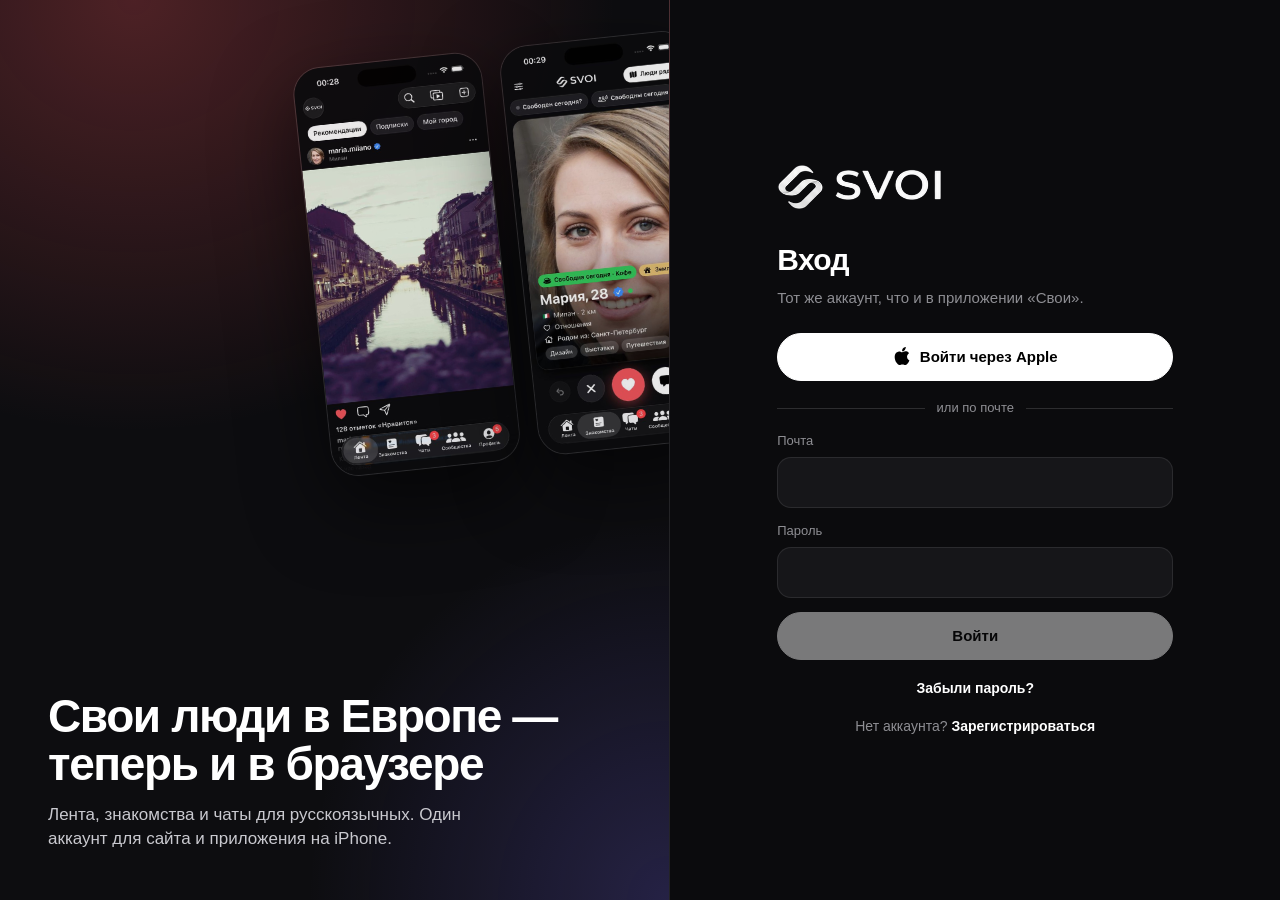
==== commit c45a7024: "Вход через Apple на сайте - кнопка «Войти через Apple» / «Продолжить с Apple» на входе и регистрации" ====
--- a/app/index.html
+++ b/app/index.html
@@ -15,8 +15,8 @@
   <meta name="apple-mobile-web-app-title" content="Свои">
   <meta name="apple-mobile-web-app-status-bar-style" content="black-translucent">
   <meta name="application-name" content="Свои">
-  <script type="module" crossorigin src="/app/assets/index-BH2XbSO5.js"></script>
-  <link rel="stylesheet" crossorigin href="/app/assets/index-CSS1gJ5G.css">
+  <script type="module" crossorigin src="/app/assets/index-DFsdnGs1.js"></script>
+  <link rel="stylesheet" crossorigin href="/app/assets/index-C3Zi8LXn.css">
 </head>
 <body>
   <div id="root"></div>
--- a/app/assets/index-C3Zi8LXn.css
+++ b/app/assets/index-C3Zi8LXn.css
@@ -0,0 +1 @@
+:root{--bg: #0b0b0d;--bg2: #101013;--surface: #161619;--surface2: #202024;--surface3: #2a2a2f;--line: rgba(255, 255, 255, .09);--line2: rgba(255, 255, 255, .14);--text: #fff;--muted: #8e8e93;--dim: #5c5c62;--coral: #f2545b;--coral2: #ff8a6b;--blue: #3b8bff;--green: #34c759;--gold: #e2be73;--r: 18px;--tabbar: 64px;--safe-b: env(safe-area-inset-bottom, 0px);color-scheme:dark}*{box-sizing:border-box;-webkit-tap-highlight-color:transparent}html,body{margin:0;height:100%;background:var(--bg);color:var(--text)}html{overflow-x:hidden;-webkit-text-size-adjust:100%;text-size-adjust:100%;touch-action:manipulation}body{overscroll-behavior-x:none}body{font-family:-apple-system,BlinkMacSystemFont,SF Pro Text,Segoe UI,Roboto,Helvetica,Arial,sans-serif;-webkit-font-smoothing:antialiased;line-height:1.45;font-size:15px}#root{min-height:100%;max-width:100vw;overflow-x:clip}a{color:inherit;text-decoration:none}button{font:inherit;color:inherit;cursor:pointer;border:0;background:none;padding:0}input,textarea,select{font:inherit;color:var(--text)}input,textarea,select,.input,.textarea,.select,.composer textarea{font-size:16px}img{display:block;max-width:100%}::selection{background:#f2545b59}.btn{display:inline-flex;align-items:center;justify-content:center;gap:8px;height:48px;padding:0 22px;border-radius:999px;font-weight:600;font-size:15px;background:var(--surface2);border:1px solid var(--line);transition:transform .12s,opacity .15s,background .15s;white-space:nowrap}.btn:active{transform:scale(.97)}.btn:disabled{opacity:.45;cursor:default;transform:none}.btn-white{background:#fff;color:#000;border-color:#fff}.btn-coral{background:var(--coral);color:#fff;border-color:var(--coral)}.btn-ghost{background:transparent}.btn-danger{background:transparent;color:var(--coral);border-color:#f2545b66}.btn-sm{height:36px;padding:0 14px;font-size:14px}.btn-block{width:100%}.icon-btn{width:40px;height:40px;border-radius:50%;display:inline-flex;align-items:center;justify-content:center;background:var(--surface2);border:1px solid var(--line);flex:none}.icon-btn:hover{background:var(--surface3)}.icon-btn.plain{background:transparent;border-color:transparent}.field{display:flex;flex-direction:column;gap:6px;margin-bottom:14px}.field label,.label{font-size:13px;color:var(--muted);font-weight:500}.input,.textarea,.select{width:100%;background:var(--surface);border:1px solid var(--line);border-radius:14px;padding:13px 14px;outline:none;transition:border-color .15s}.input:focus,.textarea:focus,.select:focus{border-color:#ffffff59}.textarea{resize:vertical;min-height:96px}.select{-webkit-appearance:none;-moz-appearance:none;appearance:none;background-image:linear-gradient(45deg,transparent 50%,var(--muted) 50%),linear-gradient(135deg,var(--muted) 50%,transparent 50%);background-position:calc(100% - 20px) 50%,calc(100% - 15px) 50%;background-size:5px 5px;background-repeat:no-repeat}.hint{font-size:13px;color:var(--muted)}.error{color:#ff8b8f;font-size:14px;margin:8px 0}.row{display:flex;gap:10px;align-items:center}.spacer{flex:1}.muted{color:var(--muted)}.center{text-align:center}.mt8{margin-top:8px}.mt16{margin-top:16px}.mt24{margin-top:24px}.chips{display:flex;flex-wrap:wrap;gap:8px}.chip{padding:8px 14px;border-radius:999px;background:var(--surface2);border:1px solid var(--line);font-size:14px;display:inline-flex;gap:6px;align-items:center}.chip.on{background:#fff;color:#000;border-color:#fff}.chip.static{cursor:default}.card{background:var(--surface);border:1px solid var(--line);border-radius:var(--r)}.section-title{font-size:13px;color:var(--muted);text-transform:uppercase;letter-spacing:.06em;margin:22px 0 10px;font-weight:600}.avatar{border-radius:50%;object-fit:cover;background:var(--surface3);flex:none}.avatar-fallback{border-radius:50%;background:linear-gradient(135deg,#3a3a40,#222226);display:flex;align-items:center;justify-content:center;font-weight:700;flex:none;color:#ddd}.verified{color:var(--blue);flex:none}.staff-mark{color:var(--gold);flex:none}.online-dot{width:10px;height:10px;border-radius:50%;background:var(--green);border:2px solid var(--bg)}.badge{min-width:18px;height:18px;padding:0 5px;border-radius:999px;background:var(--coral);color:#fff;font-size:11px;font-weight:700;display:inline-flex;align-items:center;justify-content:center}.spinner{width:26px;height:26px;border-radius:50%;border:3px solid rgba(255,255,255,.15);border-top-color:#fff;animation:spin .8s linear infinite}.spinner.sm{width:18px;height:18px;border-width:2px}@keyframes spin{to{transform:rotate(360deg)}}.loading-screen{min-height:70vh;display:flex;align-items:center;justify-content:center;flex-direction:column;gap:16px}.empty{text-align:center;padding:60px 24px;color:var(--muted)}.empty .big{font-size:42px;margin-bottom:10px}.empty h3{color:var(--text);margin:0 0 6px;font-size:18px}.toast{position:fixed;left:50%;transform:translate(-50%);bottom:calc(var(--tabbar) + 18px + var(--safe-b));background:#fff;color:#000;padding:12px 18px;border-radius:14px;font-weight:500;font-size:14px;z-index:300;max-width:min(92vw,440px);box-shadow:0 10px 40px #00000080;animation:rise .2s ease}.toast.error{background:#ffe1e2}@keyframes rise{0%{opacity:0;transform:translate(-50%,8px)}}@media (min-width: 900px){.toast{bottom:28px}}.modal-backdrop{position:fixed;top:0;right:0;bottom:0;left:0;background:#000000a8;z-index:200;display:flex;align-items:flex-end;justify-content:center;animation:fade .15s ease}@keyframes fade{0%{opacity:0}}.modal{background:var(--bg2);border:1px solid var(--line);width:100%;max-height:92vh;overflow:auto;border-radius:22px 22px 0 0;padding:20px 18px calc(20px + var(--safe-b));animation:up .2s ease}@keyframes up{0%{transform:translateY(30px);opacity:.5}}@media (min-width: 700px){.modal-backdrop{align-items:center}.modal{width:min(520px,94vw);border-radius:22px}.modal.wide{width:min(760px,96vw)}}.modal-head{display:flex;align-items:center;gap:10px;margin-bottom:14px}.modal-head h3{margin:0;font-size:18px;flex:1}.sheet-list button{display:flex;width:100%;padding:14px 6px;gap:12px;align-items:center;border-bottom:1px solid var(--line);text-align:left}.sheet-list button:last-child{border-bottom:0}.sheet-list .danger{color:var(--coral)}.shell{min-height:100vh}.sidebar{display:none}.main{padding-bottom:calc(var(--tabbar) + var(--safe-b) + 12px);min-height:100vh}.page{max-width:640px;margin:0 auto;padding:0 14px}.page.wide{max-width:1000px}.topbar{position:sticky;top:0;z-index:40;background:#0b0b0ddb;backdrop-filter:saturate(160%) blur(18px);-webkit-backdrop-filter:saturate(160%) blur(18px);display:flex;align-items:center;gap:10px;padding:12px 14px;padding-top:calc(12px + env(safe-area-inset-top,0px));border-bottom:1px solid transparent}.topbar h1{font-size:22px;margin:0;flex:1;min-width:0;letter-spacing:-.01em;white-space:nowrap;overflow:hidden;text-overflow:ellipsis}.topbar>*{flex-shrink:0}.topbar>h1{flex-shrink:1}.topbar .logo-mini{height:26px}.tabbar{position:fixed;left:0;right:0;bottom:0;z-index:60;height:calc(var(--tabbar) + var(--safe-b));padding-bottom:var(--safe-b);background:#101013f0;backdrop-filter:blur(18px);-webkit-backdrop-filter:blur(18px);border-top:1px solid var(--line);display:flex;justify-content:space-around;align-items:center}.tab{display:flex;flex-direction:column;align-items:center;gap:3px;font-size:10.5px;color:var(--muted);padding:6px 4px;position:relative;min-width:58px}.tab.active{color:#fff}.tab .badge{position:absolute;top:0;right:10px}@media (min-width: 900px){.shell{display:grid;grid-template-columns:250px 1fr}.sidebar{display:flex;flex-direction:column;gap:4px;position:sticky;top:0;height:100vh;padding:22px 14px;border-right:1px solid var(--line);background:var(--bg)}.sidebar .brand{display:flex;align-items:center;gap:10px;padding:6px 12px 22px}.sidebar .brand img{height:30px}.nav-item{display:flex;align-items:center;gap:14px;padding:12px 14px;border-radius:14px;color:#d6d6da;font-weight:500;position:relative}.nav-item:hover{background:var(--surface)}.nav-item.active{background:var(--surface2);color:#fff;font-weight:600}.nav-item .badge{margin-left:auto}.sidebar .me-link{margin-top:auto;display:flex;align-items:center;gap:10px;padding:10px 12px;border-radius:14px}.sidebar .me-link:hover{background:var(--surface)}.tabbar{display:none}.main{padding-bottom:30px}.topbar{padding-top:16px}}.auth-wrap{min-height:100vh;display:grid;grid-template-columns:1fr}.auth-art{display:none}.auth-panel{display:flex;flex-direction:column;justify-content:center;padding:calc(32px + env(safe-area-inset-top,0px)) 22px calc(32px + var(--safe-b));max-width:440px;width:100%;margin:0 auto}.auth-panel .logo{height:46px;margin-bottom:28px;align-self:flex-start}.auth-panel h2{font-size:30px;margin:0 0 6px;letter-spacing:-.02em}.auth-panel p.sub{color:var(--muted);margin:0 0 24px}.auth-switch{margin-top:18px;color:var(--muted);font-size:14px;text-align:center}.auth-switch button{color:#fff;font-weight:600}.legal-note{font-size:12.5px;color:var(--dim);margin-top:16px;text-align:center}.legal-note a{color:var(--muted);text-decoration:underline}@media (min-width: 900px){.auth-wrap{grid-template-columns:1.1fr 1fr}.auth-art{display:flex;flex-direction:column;justify-content:flex-end;padding:48px;position:relative;overflow:hidden;background:radial-gradient(120% 80% at 20% 0%,rgba(242,84,91,.28),transparent 60%),radial-gradient(90% 70% at 100% 100%,rgba(123,108,255,.22),transparent 60%),#0d0d10;border-right:1px solid var(--line)}.auth-art h1{font-size:46px;line-height:1.05;margin:0 0 14px;letter-spacing:-.03em;max-width:520px}.auth-art p{color:#c9c9cf;font-size:17px;max-width:460px;margin:0}.auth-art .shots{position:absolute;top:48px;right:-40px;display:flex;gap:18px;transform:rotate(-6deg);opacity:.9}.auth-art .shots img{width:190px;border-radius:28px;border:1px solid var(--line2);box-shadow:0 30px 80px #0009}}.otp-input{letter-spacing:.5em;font-size:22px;text-align:center;font-weight:600}.steps{max-width:560px;margin:0 auto;padding:calc(22px + env(safe-area-inset-top,0px)) 18px calc(110px + var(--safe-b))}.progress{display:flex;gap:5px;margin:6px 0 26px}.progress span{flex:1;height:4px;border-radius:4px;background:var(--surface3)}.progress span.on{background:#fff}.steps h2{font-size:28px;margin:0 0 8px;letter-spacing:-.02em}.steps .sub{color:var(--muted);margin:0 0 22px}.step-actions{position:fixed;left:0;right:0;bottom:0;padding:14px 18px calc(14px + var(--safe-b));background:linear-gradient(180deg,transparent,var(--bg) 30%);display:flex;justify-content:center}.step-actions .inner{width:100%;max-width:560px;display:flex;gap:10px}.option-list{display:flex;flex-direction:column;gap:10px}.option{display:flex;align-items:center;gap:12px;padding:16px;border-radius:16px;background:var(--surface);border:1px solid var(--line);text-align:left;font-weight:500}.option.on{border-color:#fff;background:var(--surface2)}.option .check{margin-left:auto;width:22px;height:22px;border-radius:50%;border:2px solid var(--dim)}.option.on .check{border-color:#fff;background:#fff;box-shadow:inset 0 0 0 4px var(--surface2)}.rule{display:flex;gap:12px;margin-bottom:14px}.rule b{display:block}.rule span{color:var(--muted);font-size:14px}.consent{display:flex;gap:12px;align-items:flex-start;padding:16px;border-radius:16px;background:var(--surface);border:1px solid var(--line);text-align:left;margin-top:10px}.box{width:22px;height:22px;border-radius:6px;border:2px solid var(--muted);flex:none;display:flex;align-items:center;justify-content:center}.box.on{background:#fff;border-color:#fff;color:#000}.photo-grid{display:grid;grid-template-columns:repeat(3,1fr);gap:10px}.photo-slot{position:relative;aspect-ratio:3/4;border-radius:14px;overflow:hidden;background:var(--surface);border:1px dashed var(--line2);display:flex;align-items:center;justify-content:center;color:var(--muted)}.photo-slot img{width:100%;height:100%;object-fit:cover}.photo-slot .del{position:absolute;top:6px;right:6px;width:28px;height:28px;border-radius:50%;background:#000000b3;display:flex;align-items:center;justify-content:center}.photo-slot .main-tag{position:absolute;left:6px;bottom:6px;background:#000000b3;font-size:11px;padding:3px 8px;border-radius:999px}.photo-slot .left{position:absolute;left:6px;top:6px;width:28px;height:28px;border-radius:50%;background:#000000b3;display:flex;align-items:center;justify-content:center}.segmented{display:flex;gap:6px;overflow-x:auto;padding:4px 0 12px;scrollbar-width:none}.segmented::-webkit-scrollbar{display:none}.segmented button{padding:8px 16px;border-radius:999px;background:var(--surface2);border:1px solid var(--line);white-space:nowrap;font-weight:500;font-size:14px}.segmented button.on{background:#fff;color:#000;border-color:#fff}.post{margin-bottom:18px;border-bottom:1px solid var(--line);padding-bottom:14px}.post-head{display:flex;align-items:center;gap:10px;padding:8px 2px 10px}.post-head .who{flex:1;min-width:0}.post-head .name{font-weight:600;display:flex;gap:5px;align-items:center}.post-head .place{font-size:12.5px;color:var(--muted)}.carousel{position:relative;border-radius:14px;overflow:hidden;background:#000}.carousel .track{display:flex;overflow-x:auto;scroll-snap-type:x mandatory;scrollbar-width:none}.carousel .track::-webkit-scrollbar{display:none}.carousel .slide{flex:0 0 100%;scroll-snap-align:center;display:flex;align-items:center;justify-content:center}.carousel .slide img,.carousel .slide video{width:100%;height:100%;object-fit:cover}.carousel .dots{position:absolute;bottom:10px;left:0;right:0;display:flex;gap:5px;justify-content:center}.carousel .dots span{width:6px;height:6px;border-radius:50%;background:#ffffff73}.carousel .dots span.on{background:#fff}.carousel .nav{position:absolute;top:50%;transform:translateY(-50%);width:34px;height:34px;border-radius:50%;background:#0000008c;display:none;align-items:center;justify-content:center}.carousel:hover .nav{display:flex}.carousel .nav.prev{left:10px}.carousel .nav.next{right:10px}.post-actions{display:flex;gap:16px;padding:12px 2px 4px;align-items:center}.post-actions button{display:flex;align-items:center;gap:6px;font-weight:600;font-size:14px}.post-actions .liked{color:var(--coral)}.caption{padding:4px 2px;white-space:pre-wrap;word-break:break-word}.caption b{margin-right:6px}.hashtag{color:#9cc3ff}.post-time{font-size:12px;color:var(--dim);padding:2px}.discover-layout{display:grid;gap:18px}@media (min-width: 1100px){.discover-layout{grid-template-columns:minmax(0,1fr) 320px;align-items:start}}.person-card{position:relative;border-radius:22px;overflow:hidden;background:var(--surface);border:1px solid var(--line)}.person-card .photo{position:relative;aspect-ratio:3/4;background:#111;max-height:72vh;width:100%}.person-card .photo img{width:100%;height:100%;object-fit:cover}.person-card .bars{position:absolute;top:10px;left:10px;right:10px;display:flex;gap:4px}.person-card .bars span{flex:1;height:3px;border-radius:3px;background:#ffffff59}.person-card .bars span.on{background:#fff}.person-card .tap{position:absolute;top:0;bottom:30%;width:40%}.person-card .tap.l{left:0}.person-card .tap.r{right:0}.person-card .shade{position:absolute;inset:auto 0 0 0;padding:70px 18px 18px;background:linear-gradient(180deg,transparent,rgba(0,0,0,.88))}.person-card .shade h2{margin:0;font-size:28px;display:flex;gap:8px;align-items:center;letter-spacing:-.02em}.person-card .shade .meta{color:#ddd;font-size:14px;margin-top:4px}.tag-free{display:inline-flex;gap:6px;align-items:center;background:#34c7592e;color:#7ee29a;border:1px solid rgba(52,199,89,.35);padding:5px 10px;border-radius:999px;font-size:13px;font-weight:600;margin-top:8px}.action-row{display:flex;justify-content:center;gap:18px;padding:16px 0 4px}.round{width:62px;height:62px;border-radius:50%;display:flex;align-items:center;justify-content:center;background:var(--surface2);border:1px solid var(--line2);transition:transform .12s}.round:active{transform:scale(.92)}.round.like{background:var(--coral);border-color:var(--coral)}.round.super{background:#fff;color:#000}.round.small{width:52px;height:52px}.info-block{padding:16px}.info-block h4{margin:0 0 8px;font-size:13px;text-transform:uppercase;letter-spacing:.06em;color:var(--muted)}.info-grid{display:grid;grid-template-columns:1fr 1fr;gap:10px 16px;font-size:14px}.info-grid .k{color:var(--muted);font-size:12.5px}.about-text{white-space:pre-wrap;word-break:break-word}.people-grid{display:grid;grid-template-columns:repeat(2,1fr);gap:10px}@media (min-width: 700px){.people-grid{grid-template-columns:repeat(3,1fr)}}@media (min-width: 1100px){.people-grid{grid-template-columns:repeat(4,1fr)}}.person-tile{position:relative;aspect-ratio:3/4;border-radius:16px;overflow:hidden;background:var(--surface);border:1px solid var(--line)}.person-tile img{width:100%;height:100%;object-fit:cover}.person-tile .cap{position:absolute;inset:auto 0 0 0;padding:40px 10px 10px;background:linear-gradient(180deg,transparent,rgba(0,0,0,.85));font-weight:600;font-size:14px}.person-tile .cap small{display:block;color:#ccc;font-weight:400;font-size:12px}.person-tile .dot{position:absolute;top:10px;right:10px}.person-tile .super-tag{position:absolute;top:10px;left:10px;background:#fff;color:#000;font-size:11px;font-weight:700;padding:3px 8px;border-radius:999px}.chats-layout{display:grid;grid-template-columns:1fr;height:100vh}@media (min-width: 900px){.chats-layout{grid-template-columns:340px 1fr}.chats-layout .list-pane{border-right:1px solid var(--line);overflow:auto}}.chat-row{display:flex;gap:12px;align-items:center;padding:12px 14px;border-radius:14px}.chat-row:hover,.chat-row.active{background:var(--surface)}.chat-row .text{flex:1;min-width:0}.chat-row .top{display:flex;gap:8px;align-items:baseline}.chat-row .top b{flex:1;overflow:hidden;text-overflow:ellipsis;white-space:nowrap;display:flex;gap:5px;align-items:center}.chat-row .top small{color:var(--muted);font-size:12px;flex:none}.chat-row .last{color:var(--muted);font-size:14px;overflow:hidden;text-overflow:ellipsis;white-space:nowrap}.chat-row .last.unread{color:#fff;font-weight:500}.conv{display:flex;flex-direction:column;height:100vh;height:100dvh;min-width:0}.conv-head{display:flex;align-items:center;gap:10px;padding:10px 12px;padding-top:calc(10px + env(safe-area-inset-top,0px));border-bottom:1px solid var(--line);background:#0b0b0deb;-webkit-backdrop-filter:blur(16px);backdrop-filter:blur(16px)}.conv-head .who{flex:1;min-width:0}.conv-head .who b{display:flex;gap:5px;align-items:center}.conv-head .who small{color:var(--muted);font-size:12.5px}.conv-body{flex:1;overflow-y:auto;padding:14px 12px;display:flex;flex-direction:column;gap:4px;overscroll-behavior:contain}.day-sep{align-self:center;font-size:12px;color:var(--muted);background:var(--surface);padding:4px 12px;border-radius:999px;margin:10px 0}.bubble-row{display:flex;flex-direction:column;max-width:78%}.bubble-row.mine{align-self:flex-end;align-items:flex-end}.bubble-row.theirs{align-self:flex-start;align-items:flex-start}.bubble{padding:9px 13px;border-radius:18px;white-space:pre-wrap;word-break:break-word;position:relative}.bubble-row.mine .bubble{background:#fff;color:#000;border-bottom-right-radius:6px}.bubble-row.theirs .bubble{background:var(--surface2);border-bottom-left-radius:6px}.bubble .meta{font-size:11px;opacity:.55;margin-left:8px;float:right;margin-top:6px}.bubble.deleted{font-style:italic;opacity:.6}.bubble.media{padding:4px;background:transparent!important}.bubble.media img{border-radius:14px;max-width:min(320px,70vw);max-height:420px;object-fit:cover;cursor:zoom-in}.bubble.media audio{width:240px}.reactions{display:flex;gap:4px;margin-top:-6px;z-index:1}.reactions span{background:var(--surface3);border:2px solid var(--bg);border-radius:999px;padding:1px 7px;font-size:13px}.reactions span.mine{background:#3a3a44}.composer{display:flex;gap:8px;align-items:flex-end;padding:10px 12px calc(10px + var(--safe-b));border-top:1px solid var(--line);background:var(--bg)}.composer textarea{flex:1;resize:none;max-height:140px;min-height:44px;border-radius:22px;padding:11px 16px;background:var(--surface);border:1px solid var(--line);outline:none}.composer .send{width:44px;height:44px;border-radius:50%;background:#fff;color:#000;display:flex;align-items:center;justify-content:center;flex:none}.composer .send:disabled{opacity:.35}.edit-bar{display:flex;gap:10px;align-items:center;padding:8px 14px;background:var(--surface);border-top:1px solid var(--line);font-size:13px;color:var(--muted)}.shared-post{display:flex;gap:10px;align-items:center;background:var(--surface2);border-radius:14px;padding:8px;width:260px;color:var(--text)}.shared-post img{width:56px;height:56px;border-radius:10px;object-fit:cover}.react-menu{display:flex;gap:6px;font-size:26px;justify-content:center;padding:6px 0 12px;flex-wrap:wrap}.react-menu button{padding:6px;border-radius:12px}.react-menu button:hover{background:var(--surface2)}@media (max-width: 899px){.chats-layout.has-conv .list-pane{display:none}.chats-layout:not(.has-conv) .conv-pane{display:none}.conv{height:100dvh}.chats-page .main-pad{padding-bottom:0}}.profile-head{display:flex;gap:18px;align-items:center;padding:18px 2px}.profile-head .stats{display:flex;gap:18px;text-align:center}.profile-head .stats b{display:block;font-size:18px}.profile-head .stats small{color:var(--muted);font-size:12.5px}.grid3{display:grid;grid-template-columns:repeat(3,1fr);gap:3px;border-radius:12px;overflow:hidden}.grid3 .cell{aspect-ratio:1;background:var(--surface);position:relative}.grid3 .cell img{width:100%;height:100%;object-fit:cover}.grid3 .cell .multi{position:absolute;top:6px;right:6px;font-size:12px;background:#0000008c;padding:1px 6px;border-radius:6px}.menu-list{border-radius:var(--r);overflow:hidden;background:var(--surface);border:1px solid var(--line)}.menu-list>*{display:flex;width:100%;align-items:center;gap:12px;padding:15px 16px;border-bottom:1px solid var(--line);text-align:left}.menu-list>*:last-child{border-bottom:0}.menu-list .danger{color:var(--coral)}.switch{width:46px;height:28px;border-radius:999px;background:var(--surface3);position:relative;flex:none;transition:background .15s;margin-left:auto}.switch:after{content:"";position:absolute;top:3px;left:3px;width:22px;height:22px;border-radius:50%;background:#fff;transition:transform .15s}.switch.on{background:var(--green)}.switch.on:after{transform:translate(18px)}.lightbox{position:fixed;top:0;right:0;bottom:0;left:0;background:#000000f0;z-index:400;display:flex;align-items:center;justify-content:center}.lightbox img{max-width:96vw;max-height:92vh;object-fit:contain}.lightbox .close{position:absolute;top:calc(14px + env(safe-area-inset-top,0px));right:14px}.match{text-align:center;padding:10px 6px}.match .pair{display:flex;justify-content:center;margin:18px 0}.match .pair img{width:110px;height:110px;border-radius:50%;object-fit:cover;border:3px solid var(--bg2)}.match .pair img+img{margin-left:-22px}.match h2{font-size:30px;margin:0;background:linear-gradient(90deg,var(--coral),var(--coral2));-webkit-background-clip:text;background-clip:text;color:transparent}.row.wrap{flex-wrap:wrap}.row.wrap>.btn{flex:1 1 140px}@media (max-width: 899px){.desktop-only{display:none!important}}@media (max-width: 420px){.segmented button{padding:8px 12px;font-size:13.5px}}.free-short{display:none}@media (max-width: 400px){.free-long{display:none}.free-short{display:inline}.topbar{gap:8px}}.install-card{position:fixed;left:10px;right:10px;bottom:calc(12px + var(--safe-b));z-index:150;max-width:520px;margin:0 auto;display:flex;align-items:center;gap:10px;padding:10px 10px 10px 12px;background:#1e1e22f7;-webkit-backdrop-filter:blur(18px);backdrop-filter:blur(18px);border:1px solid var(--line2);border-radius:18px;box-shadow:0 14px 44px #0000008c;animation:ig-up .35s ease}@keyframes ig-up{0%{transform:translateY(24px);opacity:0}}body:has(.tabbar) .install-card{bottom:calc(var(--tabbar) + var(--safe-b) + 10px)}body:has(.composer) .install-card,body:has(.step-actions) .install-card,body:has(.modal-backdrop) .install-card{display:none}.install-card img{width:44px;height:44px;border-radius:11px;flex:none}.install-card .txt{flex:1;min-width:0;display:flex;flex-direction:column;line-height:1.25}.install-card .txt b{font-size:15px;white-space:nowrap;overflow:hidden;text-overflow:ellipsis}.install-card .txt span{font-size:12.5px;color:var(--muted)}.install-card .btn-sm{flex:none;padding:0 14px}.install-card .x{position:absolute;top:-9px;right:-7px;width:26px;height:26px;border-radius:50%;background:#3a3a40;color:#fff;border:1px solid var(--line2)}.ig-head{display:flex;align-items:center;gap:12px;margin-bottom:14px}.ig-head img{width:56px;height:56px;border-radius:14px}.ig-head div{display:flex;flex-direction:column}.ig-head span{color:var(--muted);font-size:13px}.ig-steps{list-style:none;margin:6px 0 10px;padding:0;display:flex;flex-direction:column;gap:14px}.ig-steps li{display:flex;gap:12px;align-items:flex-start;line-height:1.6}.ig-num{flex:none;width:26px;height:26px;border-radius:50%;background:var(--surface3);display:flex;align-items:center;justify-content:center;font-weight:700;font-size:13px;margin-top:1px}.ig-chip{display:inline-flex;align-items:center;gap:6px;padding:1px 10px;border-radius:8px;background:var(--surface2);border:1px solid var(--line2);font-weight:600;white-space:nowrap;vertical-align:middle}.apple-btn{background:#fff;color:#000;border-color:#fff;gap:10px}.apple-btn svg{margin-top:-2px}.or-sep{display:flex;align-items:center;gap:12px;color:var(--muted);font-size:13px;margin:18px 0 14px}.or-sep:before,.or-sep:after{content:"";flex:1;height:1px;background:var(--line2)}
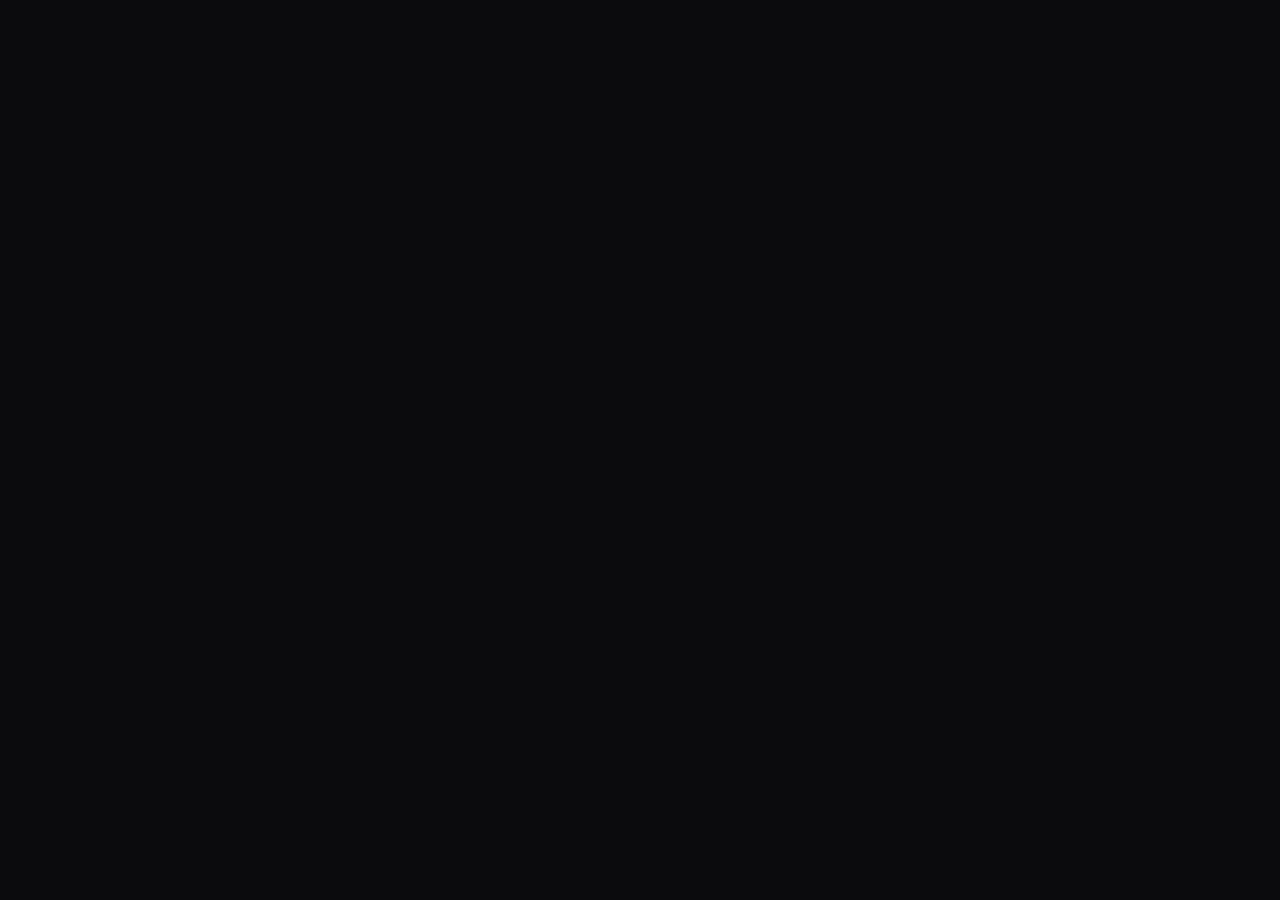
==== commit 2403e206: "Веб: «Город для своих» — вопросы, справочник, объявления, первые шаги, сроки, номера; строгие иконки" ====
--- a/app/index.html
+++ b/app/index.html
@@ -3,8 +3,8 @@
 <head>
   <meta charset="utf-8">
   <meta name="viewport" content="width=device-width,initial-scale=1,maximum-scale=1,viewport-fit=cover,interactive-widget=resizes-content">
-  <title>Свои — свои люди в Европе</title>
-  <meta name="description" content="Свои — лента, знакомства и чаты для русскоязычных в Европе. Веб-версия: тот же аккаунт, что и в приложении.">
+  <title>Свои — город для своих</title>
+  <meta name="description" content="Свои — вопросы и помощь, справочник, объявления, встречи и чаты городов для русскоязычных в Европе.">
   <meta name="theme-color" content="#0b0b0d">
   <meta name="robots" content="noindex">
   <link rel="icon" href="/assets/pwa/icon-64.png">
@@ -15,8 +15,8 @@
   <meta name="apple-mobile-web-app-title" content="Свои">
   <meta name="apple-mobile-web-app-status-bar-style" content="black-translucent">
   <meta name="application-name" content="Свои">
-  <script type="module" crossorigin src="/app/assets/index-DFsdnGs1.js"></script>
-  <link rel="stylesheet" crossorigin href="/app/assets/index-C3Zi8LXn.css">
+  <script type="module" crossorigin src="/app/assets/index-CTbAnqaa.js"></script>
+  <link rel="stylesheet" crossorigin href="/app/assets/index-BBHM5JgL.css">
 </head>
 <body>
   <div id="root"></div>
--- a/app/assets/index-BBHM5JgL.css
+++ b/app/assets/index-BBHM5JgL.css
@@ -0,0 +1 @@
+:root{--bg: #0b0b0d;--bg2: #101013;--surface: #161619;--surface2: #202024;--surface3: #2a2a2f;--line: rgba(255, 255, 255, .09);--line2: rgba(255, 255, 255, .14);--text: #fff;--muted: #8e8e93;--dim: #5c5c62;--coral: #f2545b;--coral2: #ff8a6b;--blue: #3b8bff;--green: #34c759;--gold: #e2be73;--r: 18px;--tabbar: 64px;--safe-b: env(safe-area-inset-bottom, 0px);color-scheme:dark}*{box-sizing:border-box;-webkit-tap-highlight-color:transparent}html,body{margin:0;height:100%;background:var(--bg);color:var(--text)}html{overflow-x:hidden;-webkit-text-size-adjust:100%;text-size-adjust:100%;touch-action:manipulation}body{overscroll-behavior-x:none}body{font-family:-apple-system,BlinkMacSystemFont,SF Pro Text,Segoe UI,Roboto,Helvetica,Arial,sans-serif;-webkit-font-smoothing:antialiased;line-height:1.45;font-size:15px}#root{min-height:100%;max-width:100vw;overflow-x:clip}a{color:inherit;text-decoration:none}button{font:inherit;color:inherit;cursor:pointer;border:0;background:none;padding:0}input,textarea,select{font:inherit;color:var(--text)}input,textarea,select,.input,.textarea,.select,.composer textarea{font-size:16px}img{display:block;max-width:100%}::selection{background:#f2545b59}.btn{display:inline-flex;align-items:center;justify-content:center;gap:8px;height:48px;padding:0 22px;border-radius:999px;font-weight:600;font-size:15px;background:var(--surface2);border:1px solid var(--line);transition:transform .12s,opacity .15s,background .15s;white-space:nowrap}.btn:active{transform:scale(.97)}.btn:disabled{opacity:.45;cursor:default;transform:none}.btn-white{background:#fff;color:#000;border-color:#fff}.btn-coral{background:var(--coral);color:#fff;border-color:var(--coral)}.btn-ghost{background:transparent}.btn-danger{background:transparent;color:var(--coral);border-color:#f2545b66}.btn-sm{height:36px;padding:0 14px;font-size:14px}.btn-block{width:100%}.icon-btn{width:40px;height:40px;border-radius:50%;display:inline-flex;align-items:center;justify-content:center;background:var(--surface2);border:1px solid var(--line);flex:none}.icon-btn:hover{background:var(--surface3)}.icon-btn.plain{background:transparent;border-color:transparent}.field{display:flex;flex-direction:column;gap:6px;margin-bottom:14px}.field label,.label{font-size:13px;color:var(--muted);font-weight:500}.input,.textarea,.select{width:100%;background:var(--surface);border:1px solid var(--line);border-radius:14px;padding:13px 14px;outline:none;transition:border-color .15s}.input:focus,.textarea:focus,.select:focus{border-color:#ffffff59}.textarea{resize:vertical;min-height:96px}.select{-webkit-appearance:none;-moz-appearance:none;appearance:none;background-image:linear-gradient(45deg,transparent 50%,var(--muted) 50%),linear-gradient(135deg,var(--muted) 50%,transparent 50%);background-position:calc(100% - 20px) 50%,calc(100% - 15px) 50%;background-size:5px 5px;background-repeat:no-repeat}.hint{font-size:13px;color:var(--muted)}.error{color:#ff8b8f;font-size:14px;margin:8px 0}.row{display:flex;gap:10px;align-items:center}.spacer{flex:1}.muted{color:var(--muted)}.center{text-align:center}.mt8{margin-top:8px}.mt16{margin-top:16px}.mt24{margin-top:24px}.chips{display:flex;flex-wrap:wrap;gap:8px}.chip{padding:8px 14px;border-radius:999px;background:var(--surface2);border:1px solid var(--line);font-size:14px;display:inline-flex;gap:6px;align-items:center}.chip.on{background:#fff;color:#000;border-color:#fff}.chip.static{cursor:default}.card{background:var(--surface);border:1px solid var(--line);border-radius:var(--r)}.section-title{font-size:13px;color:var(--muted);text-transform:uppercase;letter-spacing:.06em;margin:22px 0 10px;font-weight:600}.avatar{border-radius:50%;object-fit:cover;background:var(--surface3);flex:none}.avatar-fallback{border-radius:50%;background:linear-gradient(135deg,#3a3a40,#222226);display:flex;align-items:center;justify-content:center;font-weight:700;flex:none;color:#ddd}.verified{color:var(--blue);flex:none}.staff-mark{color:var(--gold);flex:none}.online-dot{width:10px;height:10px;border-radius:50%;background:var(--green);border:2px solid var(--bg)}.badge{min-width:18px;height:18px;padding:0 5px;border-radius:999px;background:var(--coral);color:#fff;font-size:11px;font-weight:700;display:inline-flex;align-items:center;justify-content:center}.spinner{width:26px;height:26px;border-radius:50%;border:3px solid rgba(255,255,255,.15);border-top-color:#fff;animation:spin .8s linear infinite}.spinner.sm{width:18px;height:18px;border-width:2px}@keyframes spin{to{transform:rotate(360deg)}}.loading-screen{min-height:70vh;display:flex;align-items:center;justify-content:center;flex-direction:column;gap:16px}.empty{text-align:center;padding:60px 24px;color:var(--muted)}.empty .big{font-size:42px;margin-bottom:10px}.empty h3{color:var(--text);margin:0 0 6px;font-size:18px}.toast{position:fixed;left:50%;transform:translate(-50%);bottom:calc(var(--tabbar) + 18px + var(--safe-b));background:#fff;color:#000;padding:12px 18px;border-radius:14px;font-weight:500;font-size:14px;z-index:300;max-width:min(92vw,440px);box-shadow:0 10px 40px #00000080;animation:rise .2s ease}.toast.error{background:#ffe1e2}@keyframes rise{0%{opacity:0;transform:translate(-50%,8px)}}@media (min-width: 900px){.toast{bottom:28px}}.modal-backdrop{position:fixed;top:0;right:0;bottom:0;left:0;background:#000000a8;z-index:200;display:flex;align-items:flex-end;justify-content:center;animation:fade .15s ease}@keyframes fade{0%{opacity:0}}.modal{background:var(--bg2);border:1px solid var(--line);width:100%;max-height:92vh;overflow:auto;border-radius:22px 22px 0 0;padding:20px 18px calc(20px + var(--safe-b));animation:up .2s ease}@keyframes up{0%{transform:translateY(30px);opacity:.5}}@media (min-width: 700px){.modal-backdrop{align-items:center}.modal{width:min(520px,94vw);border-radius:22px}.modal.wide{width:min(760px,96vw)}}.modal-head{display:flex;align-items:center;gap:10px;margin-bottom:14px}.modal-head h3{margin:0;font-size:18px;flex:1}.sheet-list button{display:flex;width:100%;padding:14px 6px;gap:12px;align-items:center;border-bottom:1px solid var(--line);text-align:left}.sheet-list button:last-child{border-bottom:0}.sheet-list .danger{color:var(--coral)}.shell{min-height:100vh}.sidebar{display:none}.main{padding-bottom:calc(var(--tabbar) + var(--safe-b) + 12px);min-height:100vh}.page{max-width:640px;margin:0 auto;padding:0 14px}.page.wide{max-width:1000px}.topbar{position:sticky;top:0;z-index:40;background:#0b0b0ddb;backdrop-filter:saturate(160%) blur(18px);-webkit-backdrop-filter:saturate(160%) blur(18px);display:flex;align-items:center;gap:10px;padding:12px 14px;padding-top:calc(12px + env(safe-area-inset-top,0px));border-bottom:1px solid transparent}.topbar h1{font-size:22px;margin:0;flex:1;min-width:0;letter-spacing:-.01em;white-space:nowrap;overflow:hidden;text-overflow:ellipsis}.topbar>*{flex-shrink:0}.topbar>h1{flex-shrink:1}.topbar .logo-mini{height:26px}.tabbar{position:fixed;left:0;right:0;bottom:0;z-index:60;height:calc(var(--tabbar) + var(--safe-b));padding-bottom:var(--safe-b);background:#101013f0;backdrop-filter:blur(18px);-webkit-backdrop-filter:blur(18px);border-top:1px solid var(--line);display:flex;justify-content:space-around;align-items:center}.tab{flex:1;display:flex;flex-direction:column;align-items:center;gap:3px;font-size:10px;color:var(--muted);padding:6px 0;position:relative;min-width:0}.tab span:not(.badge){max-width:100%;overflow:hidden;text-overflow:ellipsis;white-space:nowrap}.tab.active{color:#fff}.tab .badge{position:absolute;top:1px;left:calc(50% + 6px)}.main.full{padding-bottom:0}.nav-item.admin-link{color:var(--gold)}@media (min-width: 900px){.shell{display:grid;grid-template-columns:250px 1fr}.sidebar{display:flex;flex-direction:column;gap:4px;position:sticky;top:0;height:100vh;padding:22px 14px;border-right:1px solid var(--line);background:var(--bg)}.sidebar .brand{display:flex;align-items:center;gap:10px;padding:6px 12px 22px}.sidebar .brand img{height:30px}.nav-item{display:flex;align-items:center;gap:14px;padding:12px 14px;border-radius:14px;color:#d6d6da;font-weight:500;position:relative}.nav-item:hover{background:var(--surface)}.nav-item.active{background:var(--surface2);color:#fff;font-weight:600}.nav-item .badge{margin-left:auto}.sidebar .me-link{margin-top:auto;display:flex;align-items:center;gap:10px;padding:10px 12px;border-radius:14px}.sidebar .me-link:hover{background:var(--surface)}.tabbar{display:none}.main{padding-bottom:30px}.main.full{padding-bottom:0}.topbar{padding-top:16px}}.auth-wrap{min-height:100vh;display:grid;grid-template-columns:1fr}.auth-art{display:none}.auth-panel{display:flex;flex-direction:column;justify-content:center;padding:calc(32px + env(safe-area-inset-top,0px)) 22px calc(32px + var(--safe-b));max-width:440px;width:100%;margin:0 auto}.auth-panel .logo{height:46px;margin-bottom:28px;align-self:flex-start}.auth-panel h2{font-size:30px;margin:0 0 6px;letter-spacing:-.02em}.auth-panel p.sub{color:var(--muted);margin:0 0 24px}.auth-switch{margin-top:18px;color:var(--muted);font-size:14px;text-align:center}.auth-switch button{color:#fff;font-weight:600}.legal-note{font-size:12.5px;color:var(--dim);margin-top:16px;text-align:center}.legal-note a{color:var(--muted);text-decoration:underline}@media (min-width: 900px){.auth-wrap{grid-template-columns:1.1fr 1fr}.auth-art{display:flex;flex-direction:column;justify-content:flex-end;padding:48px;position:relative;overflow:hidden;background:radial-gradient(120% 80% at 20% 0%,rgba(242,84,91,.28),transparent 60%),radial-gradient(90% 70% at 100% 100%,rgba(123,108,255,.22),transparent 60%),#0d0d10;border-right:1px solid var(--line)}.auth-art h1{font-size:46px;line-height:1.05;margin:0 0 14px;letter-spacing:-.03em;max-width:520px}.auth-art p{color:#c9c9cf;font-size:17px;max-width:460px;margin:0}.auth-art .shots{position:absolute;top:48px;right:-40px;display:flex;gap:18px;transform:rotate(-6deg);opacity:.9}.auth-art .shots img{width:190px;border-radius:28px;border:1px solid var(--line2);box-shadow:0 30px 80px #0009}}.otp-input{letter-spacing:.5em;font-size:22px;text-align:center;font-weight:600}.steps{max-width:560px;margin:0 auto;padding:calc(22px + env(safe-area-inset-top,0px)) 18px calc(110px + var(--safe-b))}.progress{display:flex;gap:5px;margin:6px 0 26px}.progress span{flex:1;height:4px;border-radius:4px;background:var(--surface3)}.progress span.on{background:#fff}.steps h2{font-size:28px;margin:0 0 8px;letter-spacing:-.02em}.steps .sub{color:var(--muted);margin:0 0 22px}.step-actions{position:fixed;left:0;right:0;bottom:0;padding:14px 18px calc(14px + var(--safe-b));background:linear-gradient(180deg,transparent,var(--bg) 30%);display:flex;justify-content:center}.step-actions .inner{width:100%;max-width:560px;display:flex;gap:10px}.option-list{display:flex;flex-direction:column;gap:10px}.option{display:flex;align-items:center;gap:12px;padding:16px;border-radius:16px;background:var(--surface);border:1px solid var(--line);text-align:left;font-weight:500}.option.on{border-color:#fff;background:var(--surface2)}.option .check{margin-left:auto;width:22px;height:22px;border-radius:50%;border:2px solid var(--dim)}.option.on .check{border-color:#fff;background:#fff;box-shadow:inset 0 0 0 4px var(--surface2)}.rule{display:flex;gap:12px;margin-bottom:14px}.rule b{display:block}.rule span{color:var(--muted);font-size:14px}.consent{display:flex;gap:12px;align-items:flex-start;padding:16px;border-radius:16px;background:var(--surface);border:1px solid var(--line);text-align:left;margin-top:10px}.box{width:22px;height:22px;border-radius:6px;border:2px solid var(--muted);flex:none;display:flex;align-items:center;justify-content:center}.box.on{background:#fff;border-color:#fff;color:#000}.photo-grid{display:grid;grid-template-columns:repeat(3,1fr);gap:10px}.photo-slot{position:relative;aspect-ratio:3/4;border-radius:14px;overflow:hidden;background:var(--surface);border:1px dashed var(--line2);display:flex;align-items:center;justify-content:center;color:var(--muted)}.photo-slot img{width:100%;height:100%;object-fit:cover}.photo-slot .del{position:absolute;top:6px;right:6px;width:28px;height:28px;border-radius:50%;background:#000000b3;display:flex;align-items:center;justify-content:center}.photo-slot .main-tag{position:absolute;left:6px;bottom:6px;background:#000000b3;font-size:11px;padding:3px 8px;border-radius:999px}.photo-slot .left{position:absolute;left:6px;top:6px;width:28px;height:28px;border-radius:50%;background:#000000b3;display:flex;align-items:center;justify-content:center}.segmented{display:flex;gap:6px;overflow-x:auto;padding:4px 0 12px;scrollbar-width:none}.segmented::-webkit-scrollbar{display:none}.segmented button{padding:8px 16px;border-radius:999px;background:var(--surface2);border:1px solid var(--line);white-space:nowrap;font-weight:500;font-size:14px}.segmented button.on{background:#fff;color:#000;border-color:#fff}.post{margin-bottom:18px;border-bottom:1px solid var(--line);padding-bottom:14px}.post-head{display:flex;align-items:center;gap:10px;padding:8px 2px 10px}.post-head .who{flex:1;min-width:0}.post-head .name{font-weight:600;display:flex;gap:5px;align-items:center}.post-head .place{font-size:12.5px;color:var(--muted)}.carousel{position:relative;border-radius:14px;overflow:hidden;background:#000}.carousel .track{display:flex;overflow-x:auto;scroll-snap-type:x mandatory;scrollbar-width:none}.carousel .track::-webkit-scrollbar{display:none}.carousel .slide{flex:0 0 100%;scroll-snap-align:center;display:flex;align-items:center;justify-content:center}.carousel .slide img,.carousel .slide video{width:100%;height:100%;object-fit:cover}.carousel .dots{position:absolute;bottom:10px;left:0;right:0;display:flex;gap:5px;justify-content:center}.carousel .dots span{width:6px;height:6px;border-radius:50%;background:#ffffff73}.carousel .dots span.on{background:#fff}.carousel .nav{position:absolute;top:50%;transform:translateY(-50%);width:34px;height:34px;border-radius:50%;background:#0000008c;display:none;align-items:center;justify-content:center}.carousel:hover .nav{display:flex}.carousel .nav.prev{left:10px}.carousel .nav.next{right:10px}.post-actions{display:flex;gap:16px;padding:12px 2px 4px;align-items:center}.post-actions button{display:flex;align-items:center;gap:6px;font-weight:600;font-size:14px}.post-actions .liked{color:var(--coral)}.caption{padding:4px 2px;white-space:pre-wrap;word-break:break-word}.caption b{margin-right:6px}.hashtag{color:#9cc3ff}.post-time{font-size:12px;color:var(--dim);padding:2px}.discover-layout{display:grid;gap:18px}@media (min-width: 1100px){.discover-layout{grid-template-columns:minmax(0,1fr) 320px;align-items:start}}.person-card{position:relative;border-radius:22px;overflow:hidden;background:var(--surface);border:1px solid var(--line)}.person-card .photo{position:relative;aspect-ratio:3/4;background:#111;max-height:72vh;width:100%}.person-card .photo img{width:100%;height:100%;object-fit:cover}.person-card .bars{position:absolute;top:10px;left:10px;right:10px;display:flex;gap:4px}.person-card .bars span{flex:1;height:3px;border-radius:3px;background:#ffffff59}.person-card .bars span.on{background:#fff}.person-card .tap{position:absolute;top:0;bottom:30%;width:40%}.person-card .tap.l{left:0}.person-card .tap.r{right:0}.person-card .shade{position:absolute;inset:auto 0 0 0;padding:70px 18px 18px;background:linear-gradient(180deg,transparent,rgba(0,0,0,.88))}.person-card .shade h2{margin:0;font-size:28px;display:flex;gap:8px;align-items:center;letter-spacing:-.02em}.person-card .shade .meta{color:#ddd;font-size:14px;margin-top:4px}.tag-free{display:inline-flex;gap:6px;align-items:center;background:#34c7592e;color:#7ee29a;border:1px solid rgba(52,199,89,.35);padding:5px 10px;border-radius:999px;font-size:13px;font-weight:600;margin-top:8px}.action-row{display:flex;justify-content:center;gap:18px;padding:16px 0 4px}.round{width:62px;height:62px;border-radius:50%;display:flex;align-items:center;justify-content:center;background:var(--surface2);border:1px solid var(--line2);transition:transform .12s}.round:active{transform:scale(.92)}.round.like{background:var(--coral);border-color:var(--coral)}.round.super{background:#fff;color:#000}.round.small{width:52px;height:52px}.info-block{padding:16px}.info-block h4{margin:0 0 8px;font-size:13px;text-transform:uppercase;letter-spacing:.06em;color:var(--muted)}.info-grid{display:grid;grid-template-columns:1fr 1fr;gap:10px 16px;font-size:14px}.info-grid .k{color:var(--muted);font-size:12.5px}.about-text{white-space:pre-wrap;word-break:break-word}.people-grid{display:grid;grid-template-columns:repeat(2,1fr);gap:10px}@media (min-width: 700px){.people-grid{grid-template-columns:repeat(3,1fr)}}@media (min-width: 1100px){.people-grid{grid-template-columns:repeat(4,1fr)}}.person-tile{position:relative;aspect-ratio:3/4;border-radius:16px;overflow:hidden;background:var(--surface);border:1px solid var(--line)}.person-tile img{width:100%;height:100%;object-fit:cover}.person-tile .cap{position:absolute;inset:auto 0 0 0;padding:40px 10px 10px;background:linear-gradient(180deg,transparent,rgba(0,0,0,.85));font-weight:600;font-size:14px}.person-tile .cap small{display:block;color:#ccc;font-weight:400;font-size:12px}.person-tile .dot{position:absolute;top:10px;right:10px}.person-tile .super-tag{position:absolute;top:10px;left:10px;background:#fff;color:#000;font-size:11px;font-weight:700;padding:3px 8px;border-radius:999px}.chats-layout{display:grid;grid-template-columns:1fr;height:100vh}@media (min-width: 900px){.chats-layout{grid-template-columns:340px 1fr}.chats-layout .list-pane{border-right:1px solid var(--line);overflow:auto}}.chat-row{display:flex;gap:12px;align-items:center;padding:12px 14px;border-radius:14px}.chat-row:hover,.chat-row.active{background:var(--surface)}.chat-row .text{flex:1;min-width:0}.chat-row .top{display:flex;gap:8px;align-items:baseline}.chat-row .top b{flex:1;overflow:hidden;text-overflow:ellipsis;white-space:nowrap;display:flex;gap:5px;align-items:center}.chat-row .top small{color:var(--muted);font-size:12px;flex:none}.chat-row .last{color:var(--muted);font-size:14px;overflow:hidden;text-overflow:ellipsis;white-space:nowrap}.chat-row .last.unread{color:#fff;font-weight:500}.conv{display:flex;flex-direction:column;height:100vh;height:100dvh;min-width:0}.conv-head{display:flex;align-items:center;gap:10px;padding:10px 12px;padding-top:calc(10px + env(safe-area-inset-top,0px));border-bottom:1px solid var(--line);background:#0b0b0deb;-webkit-backdrop-filter:blur(16px);backdrop-filter:blur(16px)}.conv-head .who{flex:1;min-width:0}.conv-head .who b{display:flex;gap:5px;align-items:center}.conv-head .who small{color:var(--muted);font-size:12.5px}.conv-body{flex:1;overflow-y:auto;padding:14px 12px;display:flex;flex-direction:column;gap:4px;overscroll-behavior:contain}.day-sep{align-self:center;font-size:12px;color:var(--muted);background:var(--surface);padding:4px 12px;border-radius:999px;margin:10px 0}.bubble-row{display:flex;flex-direction:column;max-width:78%}.bubble-row.mine{align-self:flex-end;align-items:flex-end}.bubble-row.theirs{align-self:flex-start;align-items:flex-start}.bubble{padding:9px 13px;border-radius:18px;white-space:pre-wrap;word-break:break-word;position:relative}.bubble-row.mine .bubble{background:#fff;color:#000;border-bottom-right-radius:6px}.bubble-row.theirs .bubble{background:var(--surface2);border-bottom-left-radius:6px}.bubble .meta{font-size:11px;opacity:.55;margin-left:8px;float:right;margin-top:6px}.bubble.deleted{font-style:italic;opacity:.6}.bubble.media{padding:4px;background:transparent!important}.bubble.media img{border-radius:14px;max-width:min(320px,70vw);max-height:420px;object-fit:cover;cursor:zoom-in}.bubble.media audio{width:240px}.reactions{display:flex;gap:4px;margin-top:-6px;z-index:1}.reactions span{background:var(--surface3);border:2px solid var(--bg);border-radius:999px;padding:1px 7px;font-size:13px}.reactions span.mine{background:#3a3a44}.composer{display:flex;gap:8px;align-items:flex-end;padding:10px 12px calc(10px + var(--safe-b));border-top:1px solid var(--line);background:var(--bg)}.composer textarea{flex:1;resize:none;max-height:140px;min-height:44px;border-radius:22px;padding:11px 16px;background:var(--surface);border:1px solid var(--line);outline:none}.composer .send{width:44px;height:44px;border-radius:50%;background:#fff;color:#000;display:flex;align-items:center;justify-content:center;flex:none}.composer .send:disabled{opacity:.35}.edit-bar{display:flex;gap:10px;align-items:center;padding:8px 14px;background:var(--surface);border-top:1px solid var(--line);font-size:13px;color:var(--muted)}.shared-post{display:flex;gap:10px;align-items:center;background:var(--surface2);border-radius:14px;padding:8px;width:260px;color:var(--text)}.shared-post img{width:56px;height:56px;border-radius:10px;object-fit:cover}.react-menu{display:flex;gap:6px;font-size:26px;justify-content:center;padding:6px 0 12px;flex-wrap:wrap}.react-menu button{padding:6px;border-radius:12px}.react-menu button:hover{background:var(--surface2)}@media (max-width: 899px){.chats-layout.has-conv .list-pane{display:none}.chats-layout:not(.has-conv) .conv-pane{display:none}.conv{height:100dvh}.chats-page .main-pad{padding-bottom:0}}.profile-head{display:flex;gap:18px;align-items:center;padding:18px 2px}.profile-head .stats{display:flex;gap:18px;text-align:center}.profile-head .stats b{display:block;font-size:18px}.profile-head .stats small{color:var(--muted);font-size:12.5px}.grid3{display:grid;grid-template-columns:repeat(3,1fr);gap:3px;border-radius:12px;overflow:hidden}.grid3 .cell{aspect-ratio:1;background:var(--surface);position:relative}.grid3 .cell img{width:100%;height:100%;object-fit:cover}.grid3 .cell .multi{position:absolute;top:6px;right:6px;font-size:12px;background:#0000008c;padding:1px 6px;border-radius:6px}.menu-list{border-radius:var(--r);overflow:hidden;background:var(--surface);border:1px solid var(--line)}.menu-list>*{display:flex;width:100%;align-items:center;gap:12px;padding:15px 16px;border-bottom:1px solid var(--line);text-align:left}.menu-list>*:last-child{border-bottom:0}.menu-list .danger{color:var(--coral)}.switch{width:46px;height:28px;border-radius:999px;background:var(--surface3);position:relative;flex:none;transition:background .15s;margin-left:auto}.switch:after{content:"";position:absolute;top:3px;left:3px;width:22px;height:22px;border-radius:50%;background:#fff;transition:transform .15s}.switch.on{background:var(--green)}.switch.on:after{transform:translate(18px)}.lightbox{position:fixed;top:0;right:0;bottom:0;left:0;background:#000000f0;z-index:400;display:flex;align-items:center;justify-content:center}.lightbox img{max-width:96vw;max-height:92vh;object-fit:contain}.lightbox .close{position:absolute;top:calc(14px + env(safe-area-inset-top,0px));right:14px}.match{text-align:center;padding:10px 6px}.match .pair{display:flex;justify-content:center;margin:18px 0}.match .pair img{width:110px;height:110px;border-radius:50%;object-fit:cover;border:3px solid var(--bg2)}.match .pair img+img{margin-left:-22px}.match h2{font-size:30px;margin:0;background:linear-gradient(90deg,var(--coral),var(--coral2));-webkit-background-clip:text;background-clip:text;color:transparent}.row.wrap{flex-wrap:wrap}.row.wrap>.btn{flex:1 1 140px}@media (max-width: 899px){.desktop-only{display:none!important}}@media (max-width: 420px){.segmented button{padding:8px 12px;font-size:13.5px}}.free-short{display:none}@media (max-width: 400px){.free-long{display:none}.free-short{display:inline}.topbar{gap:8px}}.install-card{position:fixed;left:10px;right:10px;bottom:calc(12px + var(--safe-b));z-index:150;max-width:520px;margin:0 auto;display:flex;align-items:center;gap:10px;padding:10px 10px 10px 12px;background:#1e1e22f7;-webkit-backdrop-filter:blur(18px);backdrop-filter:blur(18px);border:1px solid var(--line2);border-radius:18px;box-shadow:0 14px 44px #0000008c;animation:ig-up .35s ease}@keyframes ig-up{0%{transform:translateY(24px);opacity:0}}body:has(.tabbar) .install-card{bottom:calc(var(--tabbar) + var(--safe-b) + 10px)}body:has(.composer) .install-card,body:has(.step-actions) .install-card,body:has(.modal-backdrop) .install-card{display:none}.install-card img{width:44px;height:44px;border-radius:11px;flex:none}.install-card .txt{flex:1;min-width:0;display:flex;flex-direction:column;line-height:1.25}.install-card .txt b{font-size:15px;white-space:nowrap;overflow:hidden;text-overflow:ellipsis}.install-card .txt span{font-size:12.5px;color:var(--muted)}.install-card .btn-sm{flex:none;padding:0 14px}.install-card .x{position:absolute;top:-9px;right:-7px;width:26px;height:26px;border-radius:50%;background:#3a3a40;color:#fff;border:1px solid var(--line2)}.ig-head{display:flex;align-items:center;gap:12px;margin-bottom:14px}.ig-head img{width:56px;height:56px;border-radius:14px}.ig-head div{display:flex;flex-direction:column}.ig-head span{color:var(--muted);font-size:13px}.ig-steps{list-style:none;margin:6px 0 10px;padding:0;display:flex;flex-direction:column;gap:14px}.ig-steps li{display:flex;gap:12px;align-items:flex-start;line-height:1.6}.ig-num{flex:none;width:26px;height:26px;border-radius:50%;background:var(--surface3);display:flex;align-items:center;justify-content:center;font-weight:700;font-size:13px;margin-top:1px}.ig-chip{display:inline-flex;align-items:center;gap:6px;padding:1px 10px;border-radius:8px;background:var(--surface2);border:1px solid var(--line2);font-weight:600;white-space:nowrap;vertical-align:middle}.apple-btn{background:#fff;color:#000;border-color:#fff;gap:10px}.apple-btn svg{margin-top:-2px}.or-sep{display:flex;align-items:center;gap:12px;color:var(--muted);font-size:13px;margin:18px 0 14px}.or-sep:before,.or-sep:after{content:"";flex:1;height:1px;background:var(--line2)}.stats{display:flex;gap:18px;text-align:center}.stats>*{display:flex;flex-direction:column;align-items:center;color:inherit}.stats b{display:block;font-size:18px}.stats small{color:var(--muted);font-size:12.5px}.stats button{cursor:pointer;border-radius:10px;padding:2px 4px;margin:-2px -4px}.stats button:hover{background:var(--surface)}.stats.compact{gap:16px;justify-content:flex-start;text-align:left}.stats.compact>*{flex-direction:row;gap:5px;align-items:baseline}.stats.compact b{font-size:15px}.stats.compact small{font-size:14px}.people-list{display:flex;flex-direction:column}.person-row{display:flex;align-items:center;gap:12px;padding:9px 0;border-bottom:1px solid var(--line)}.person-row:last-child{border-bottom:0}.person-row .who{flex:1;min-width:0;display:flex;flex-direction:column}.person-row .who b{display:flex;gap:5px;align-items:center;font-weight:600;min-width:0}.person-row .who small{color:var(--muted);font-size:13px;overflow:hidden;text-overflow:ellipsis;white-space:nowrap}.person-row .btn-sm{flex:none}.staff-place{color:var(--gold);display:inline-flex;align-items:center;gap:6px}.share-icon{gap:0}.menu-list .admin-row{color:var(--gold)}.composer{position:relative}.send.mic{background:var(--surface2);color:#fff;border:1px solid var(--line2)}.rec-bar{position:absolute;top:0;right:0;bottom:0;left:0;display:flex;align-items:center;gap:10px;padding:10px 12px calc(10px + var(--safe-b));background:var(--bg);z-index:2}.rec-dot{width:10px;height:10px;border-radius:50%;background:var(--coral);animation:rec-blink 1s infinite;flex:none}@keyframes rec-blink{50%{opacity:.25}}.rec-time{font-variant-numeric:tabular-nums;font-size:16px}.rec-hint{color:var(--muted);font-size:14px}.voice{display:flex;align-items:center;gap:10px;min-width:200px;max-width:280px;padding:4px 6px 4px 2px}.voice-play{width:38px;height:38px;border-radius:50%;background:#fff;color:#000;display:flex;align-items:center;justify-content:center;flex:none;padding-left:2px}.voice-track{position:relative;flex:1;height:26px;cursor:pointer}.voice-bars,.voice-fill{position:absolute;left:0;top:0;bottom:0;background-image:repeating-linear-gradient(90deg,currentColor 0 3px,transparent 3px 6px);-webkit-mask:linear-gradient(0deg,transparent 20%,#000 20% 80%,transparent 80%);mask:linear-gradient(0deg,transparent 20%,#000 20% 80%,transparent 80%)}.voice-bars{right:0;opacity:.3}.voice-fill{opacity:1}.voice-time{font-size:12.5px;font-variant-numeric:tabular-nums;opacity:.8;min-width:32px}.avatar-btn{border-radius:50%;flex:none}.profile-about{margin:0 2px 14px;white-space:pre-wrap;line-height:1.5;color:#e6e6ea}.photo-strip{display:grid;grid-template-columns:repeat(auto-fill,minmax(110px,1fr));gap:6px;margin-bottom:12px}.photo-strip button{aspect-ratio:3/4;border-radius:12px;overflow:hidden;background:var(--surface)}.photo-strip img{width:100%;height:100%;object-fit:cover}@media (max-width: 520px){.profile-head{gap:14px}.profile-head .stats{gap:12px}.profile-head h2{font-size:20px}}.reels-page{position:relative;height:100vh;height:100dvh;background:#000;overflow:hidden}.reels{height:100%;overflow-y:auto;scroll-snap-type:y mandatory;overscroll-behavior:contain;scrollbar-width:none}.reels::-webkit-scrollbar{display:none}.reel{height:100%;scroll-snap-align:start;scroll-snap-stop:always;position:relative;display:flex;align-items:center;justify-content:center;gap:14px}.reel.center{flex-direction:column}.reel-stage{position:relative;height:100%;width:100%;background:#000;overflow:hidden;cursor:pointer}.reel-stage video,.reel-stage>img{width:100%;height:100%;object-fit:cover;display:block}.reel-info{position:absolute;left:0;right:0;bottom:0;padding:60px 72px calc(18px + var(--safe-b)) 14px;background:linear-gradient(180deg,transparent,rgba(0,0,0,.75));cursor:default}.reel-author{display:flex;gap:5px;align-items:center;font-weight:700;min-width:0;max-width:45vw;text-shadow:0 1px 4px rgba(0,0,0,.5)}.reel-follow{background:transparent;border:1px solid rgba(255,255,255,.7);height:30px;padding:0 12px;font-size:13px}.reel-follow.on{border-color:#ffffff4d;color:#fffc}.reel-caption{margin-top:10px;font-size:14.5px;line-height:1.4;max-height:4.2em;overflow:hidden;text-shadow:0 1px 4px rgba(0,0,0,.5)}.reel-actions{position:absolute;right:8px;bottom:calc(90px + var(--safe-b));display:flex;flex-direction:column;align-items:center;gap:2px;z-index:2}.reel-actions button{width:50px;display:flex;justify-content:center;color:#fff;filter:drop-shadow(0 1px 4px rgba(0,0,0,.5))}.reel-actions .liked{color:var(--coral)}.reel-actions .count{font-size:13px;font-weight:600;min-height:18px;margin-bottom:12px;text-align:center;color:#fff;filter:drop-shadow(0 1px 3px rgba(0,0,0,.6))}.reel-paused,.reel-heart{position:absolute;top:0;right:0;bottom:0;left:0;display:flex;align-items:center;justify-content:center;pointer-events:none;color:#ffffffd9}.reel-heart{color:#fff;animation:reel-pop .7s ease forwards}@keyframes reel-pop{0%{transform:scale(.4);opacity:0}30%{transform:scale(1.1);opacity:1}to{transform:scale(1);opacity:0}}.reel-tap{position:absolute;top:calc(64px + env(safe-area-inset-top,0px));left:50%;transform:translate(-50%);background:#0000008c;padding:7px 12px;border-radius:999px;font-size:13px;pointer-events:none;white-space:nowrap}.reels-back,.reels-mute{position:absolute;top:calc(12px + env(safe-area-inset-top,0px));z-index:5;background:#0006}.reels-back{left:12px}.reels-mute{right:12px}.reels-title{position:absolute;top:calc(18px + env(safe-area-inset-top,0px));left:60px;z-index:5;font-weight:700;font-size:19px;text-shadow:0 1px 4px rgba(0,0,0,.5);pointer-events:none}@media (min-width: 900px){.reels-page{background:var(--bg)}.reels-back{display:none}.reels-title{left:24px;top:20px;font-size:22px}.reels-mute{right:24px;top:16px}.reel{padding:16px 0}.reel-stage{height:100%;width:auto;aspect-ratio:9 / 16;max-width:calc(100vw - 420px);border-radius:18px}.reel-actions{position:static;align-self:flex-end;margin-bottom:30px}.reel-actions button,.reel-actions .count{filter:none}.reel-info{padding-right:14px}.reel-author{max-width:200px}}.bubble.voice-b{padding:6px 10px 6px 6px}.bubble-row.mine .bubble.voice-b .voice-play,.msg.mine .bubble.voice-b .voice-play{background:#000;color:#fff}.segmented a{padding:8px 16px;border-radius:999px;background:var(--surface2);border:1px solid var(--line);white-space:nowrap;font-weight:500;font-size:14px}.segmented a.on{background:#fff;color:#000;border-color:#fff}.search-box{display:flex;align-items:center;gap:10px;padding:0 14px;height:46px;border-radius:14px;background:var(--surface);border:1px solid var(--line);color:var(--muted)}.search-box input{flex:1;background:none;border:0;outline:none;color:#fff;height:100%;min-width:0}.c-list{display:flex;flex-direction:column;gap:8px;margin-top:12px}.c-row{display:flex;align-items:center;gap:14px;padding:12px 14px;border-radius:18px;background:var(--surface);border:1px solid var(--line);text-align:left;width:100%;color:var(--muted)}.c-row:hover{background:var(--surface2)}.c-row.c-main{margin-top:12px;border-color:var(--line2)}.c-icon{border-radius:14px;background:var(--surface2);display:flex;align-items:center;justify-content:center;flex:none;line-height:1}.c-text{flex:1;min-width:0;display:flex;flex-direction:column;gap:2px}.c-text b{color:#fff;font-weight:600;display:flex;align-items:center;gap:8px;flex-wrap:wrap}.c-text small{font-size:13px}.c-joined{font-size:11px;font-weight:600;color:var(--green);background:#34c7591f;padding:2px 8px;border-radius:999px}.join-card{margin:auto;max-width:420px;text-align:center;display:flex;flex-direction:column;align-items:center;gap:6px;padding:30px 20px}.join-card h2{margin:10px 0 0}.msg{display:flex;gap:8px;max-width:82%;align-self:flex-start}.msg.mine{align-self:flex-end}.msg .g-avatar{width:30px;flex:none}.g-col{display:flex;flex-direction:column;min-width:0;align-items:flex-start}.msg.mine .g-col{align-items:flex-end}.g-name{font-size:12.5px;font-weight:600;color:var(--coral2);margin:8px 0 3px 4px;display:flex;gap:4px;align-items:center}.msg.group .bubble{background:var(--surface2);border-top-left-radius:6px}.msg.mine .bubble{background:#fff;color:#000;border-bottom-right-radius:6px}.msg .bubble.media{background:transparent!important}.g-time{font-size:10.5px;color:var(--muted);margin:2px 6px}.ev-list{display:flex;flex-direction:column;gap:10px}.ev-card{display:flex;gap:14px;padding:12px;border-radius:18px;background:var(--surface);border:1px solid var(--line);text-align:left;width:100%;align-items:stretch}.ev-card:hover{background:var(--surface2)}.ev-cover{width:96px;height:96px;border-radius:14px;object-fit:cover;flex:none;background:var(--surface2)}.ev-cover.ev-emoji{display:flex;align-items:center;justify-content:center;font-size:42px;background:radial-gradient(circle at 30% 20%,rgba(242,84,91,.35),transparent 60%),var(--surface2)}.ev-cover.big{width:100%;height:auto;aspect-ratio:16 / 9;border-radius:20px;margin-top:6px}.ev-cover.big.ev-emoji{font-size:80px}.ev-text{flex:1;min-width:0;display:flex;flex-direction:column;gap:3px}.ev-text b{font-size:16px;line-height:1.3}.ev-text small{color:var(--muted);font-size:13px;display:flex;gap:6px;align-items:center;overflow:hidden;white-space:nowrap;text-overflow:ellipsis}.ev-cat{font-size:12.5px;color:var(--coral2);font-weight:600;display:flex;gap:8px;align-items:center}.ev-title{font-size:26px;margin:6px 0 12px;letter-spacing:-.01em;line-height:1.2}.ev-facts{display:flex;flex-direction:column;gap:10px;color:#dcdce0}.ev-facts>*{display:flex;gap:10px;align-items:flex-start}.ev-facts a{text-decoration:underline;text-decoration-color:var(--line2);text-underline-offset:3px}.ev-cover-pick{display:flex;align-items:center;justify-content:center;aspect-ratio:16 / 9;border-radius:16px;border:1px dashed var(--line2);background:var(--surface);overflow:hidden;cursor:pointer;color:var(--muted)}.ev-cover-pick span{display:flex;flex-direction:column;align-items:center;gap:8px}.ev-cover-pick img{width:100%;height:100%;object-fit:cover}.admin-hello{display:flex;align-items:center;gap:12px;padding:14px 16px;margin:6px 0 14px;border-radius:18px;color:var(--gold);background:linear-gradient(135deg,#e2be7329,#e2be7308);border:1px solid rgba(226,190,115,.25)}.admin-hello div{display:flex;flex-direction:column;color:#fff}.admin-hello small{color:var(--gold);font-size:12.5px}.admin-alerts{display:grid;grid-template-columns:1fr 1fr;gap:10px;margin:6px 0 12px}.alert{display:flex;align-items:center;gap:14px;padding:16px;border-radius:18px;background:var(--surface);border:1px solid var(--line);text-align:left}.alert .big{font-size:34px;font-weight:800;min-width:44px;text-align:center}.alert span:last-child{display:flex;flex-direction:column}.alert small{color:var(--muted);font-size:13px}.alert.hot{background:linear-gradient(135deg,#f2545b38,#f2545b0d);border-color:#f2545b66}.alert.hot .big{color:var(--coral2)}.admin-tiles{display:grid;grid-template-columns:repeat(3,1fr);gap:10px}.tile{padding:16px;border-radius:18px;background:var(--surface);border:1px solid var(--line);display:flex;flex-direction:column;gap:2px;position:relative;overflow:hidden}.tile .ic{font-size:20px;margin-bottom:6px}.tile b{font-size:28px;letter-spacing:-.02em}.tile small{color:var(--muted);font-size:13px}.tile:after{content:"";position:absolute;right:-30px;top:-30px;width:100px;height:100px;border-radius:50%;opacity:.18}.tile.blue:after{background:var(--blue)}.tile.green:after{background:var(--green)}.tile.violet:after{background:#7b6cff}.tile.coral:after{background:var(--coral)}.admin-list,.admin-users{display:flex;flex-direction:column;gap:10px;margin-top:12px}.admin-users{display:grid;grid-template-columns:repeat(auto-fill,minmax(320px,1fr))}.admin-card{padding:16px;border-radius:18px;background:var(--surface);border:1px solid var(--line);display:flex;flex-direction:column;gap:8px}.admin-card.banned{border-color:#f2545b59}.admin-card .reason{font-weight:700;color:var(--coral2)}.admin-card .quote{margin:0;color:#e8e8ec;font-style:italic}.admin-actions{display:flex;flex-wrap:wrap;gap:8px;margin-top:4px}.reported{padding:10px 12px;border-radius:12px;background:var(--surface2)}.admin-thumb{width:130px;height:170px;object-fit:cover;border-radius:10px;background:var(--surface3);display:flex;align-items:center;justify-content:center;cursor:zoom-in;flex:none;font-size:12px}.verify-photos{display:flex;gap:8px;overflow-x:auto;padding-bottom:4px}.verify-photos>div{display:flex;flex-direction:column;gap:4px;align-items:center}.admin-target{border:0;padding:4px 0}.tag-ban{font-size:10px;font-weight:800;background:var(--coral);color:#000;padding:2px 6px;border-radius:6px}.tag-muted{font-size:11px;color:var(--muted);border:1px solid var(--line2);padding:1px 6px;border-radius:6px;font-weight:500}@media (max-width: 640px){.admin-alerts{grid-template-columns:1fr}.admin-tiles{grid-template-columns:1fr 1fr}.tile b{font-size:24px}}@media (min-width: 900px){.only-mobile{display:none!important}}.grow{flex:1;min-width:0;overflow-wrap:anywhere}.row.two{align-items:flex-start}.row.two>*{flex:1;min-width:0}.menu-list .chev,.chev{margin-left:auto;color:var(--dim);flex:none}.menu-list.minor>*{color:var(--muted);font-size:14px;padding:12px 16px}.badge-line{display:flex;flex-wrap:wrap;gap:6px;margin-top:6px}.badge-line:empty{display:none}.p-badge{display:inline-flex;align-items:center;gap:4px;font-size:11.5px;font-weight:600;padding:2px 8px;border-radius:999px;background:#34c7591f;color:#7ee29a;white-space:nowrap}.p-badge.gold{background:#e2be7324;color:var(--gold)}@media (min-width: 900px){.sidebar .nav-scroll{display:flex;flex-direction:column;gap:2px;overflow-y:auto;min-height:0;flex:1;scrollbar-width:none}.sidebar .nav-scroll::-webkit-scrollbar{display:none}.sidebar .nav-item{padding:10px 14px}.sidebar .brand{padding-bottom:14px}.sidebar .me-link{margin-top:8px}.nav-item.nav-minor{margin-top:auto;color:var(--muted);font-size:13.5px;font-weight:500;padding:8px 14px}.nav-item.nav-minor.active{color:#fff}}.city-top{align-items:center}.city-where{flex:1;min-width:0}.city-where small{display:block;color:var(--muted);font-size:12px}.city-where h1{font-size:21px}.city-where h1 span{color:var(--muted);font-weight:500}.city-me{border-radius:50%;flex:none}.city{padding-bottom:24px}.tiles{display:grid;grid-template-columns:repeat(2,minmax(0,1fr));gap:10px;margin-top:6px}@media (min-width: 560px){.tiles{grid-template-columns:repeat(4,minmax(0,1fr))}}.svc{display:flex;flex-direction:column;gap:2px;padding:14px;border-radius:18px;background:var(--surface);border:1px solid var(--line);min-width:0}.svc:hover{background:var(--surface2)}.svc-i{font-size:24px;line-height:1.2;margin-bottom:6px}.svc b{font-size:14.5px;font-weight:600}.svc small{color:var(--muted);font-size:12.5px;overflow:hidden;text-overflow:ellipsis;white-space:nowrap}.soon{display:flex;align-items:center;gap:12px;padding:12px 14px;margin-top:10px;border-radius:16px;background:#e2be7314;border:1px solid rgba(226,190,115,.25)}.soon>span{font-size:22px}.soon div{flex:1;min-width:0;display:flex;flex-direction:column}.soon b{overflow:hidden;text-overflow:ellipsis;white-space:nowrap}.soon small{color:var(--gold);font-size:13px}.city-section{margin-top:26px}.city-h{display:flex;align-items:baseline;gap:10px;margin-bottom:10px}.city-h h2{margin:0;font-size:19px;letter-spacing:-.01em;flex:1}.city-h a{color:var(--muted);font-size:13.5px;display:inline-flex;align-items:center;gap:2px;white-space:nowrap}.city-empty{display:block;padding:14px 16px;border-radius:16px;border:1px dashed var(--line2);color:var(--muted);font-size:14px;line-height:1.5}.city-empty button,.city-empty a,.city-empty.link span{color:#fff;font-weight:600;text-decoration:underline;text-underline-offset:3px}.plan-row{display:flex;gap:10px;overflow-x:auto;scrollbar-width:none;margin:0 -14px;padding:0 14px 2px;scroll-snap-type:x proximity}.plan-row::-webkit-scrollbar{display:none}.plan{flex:0 0 200px;display:flex;flex-direction:column;gap:3px;padding:14px;border-radius:18px;background:var(--surface);border:1px solid var(--line);text-align:left;scroll-snap-align:start;min-width:0}.plan:hover{background:var(--surface2)}.plan.add{border-style:dashed;border-color:var(--line2);background:transparent}.plan-i{font-size:24px;line-height:1.2;margin-bottom:4px}.plan b{font-size:14.5px;line-height:1.3;display:-webkit-box;-webkit-line-clamp:2;-webkit-box-orient:vertical;overflow:hidden}.plan small{color:var(--muted);font-size:12.5px;display:-webkit-box;-webkit-line-clamp:2;-webkit-box-orient:vertical;overflow:hidden}.plan .plan-who{color:var(--coral2);margin-top:auto;padding-top:4px}.ev-mini{display:flex;gap:12px;align-items:center;padding:12px 14px;border-radius:16px;background:var(--surface);border:1px solid var(--line)}.ev-mini div{min-width:0;display:flex;flex-direction:column}.ev-mini small{color:var(--muted);font-size:13px;overflow:hidden;text-overflow:ellipsis;white-space:nowrap}.plan-cta{display:flex;width:100%;align-items:center;gap:12px;padding:12px 14px;margin:6px 0 4px;border-radius:16px;border:1px dashed var(--line2);text-align:left}.plan-cta>span{font-size:24px}.plan-cta div{flex:1;min-width:0;display:flex;flex-direction:column}.plan-cta small{color:var(--muted);font-size:13px}.filter-row{margin:10px 0 4px;justify-content:space-between;flex-wrap:wrap}.scope{display:inline-flex;background:var(--surface);border:1px solid var(--line);border-radius:999px;padding:3px;max-width:100%}.scope button{padding:6px 12px;border-radius:999px;font-size:13.5px;font-weight:500;color:var(--muted);white-space:nowrap;overflow:hidden;text-overflow:ellipsis;max-width:46vw}.scope button.on{background:var(--surface3);color:#fff}.help-btn{border-color:#f2545b66;color:#ff9a9e;background:#f2545b14}.chip-scroll{display:flex;gap:8px;overflow-x:auto;scrollbar-width:none;margin:8px -14px 0;padding:0 14px 4px}.chip-scroll::-webkit-scrollbar{display:none}.chip-scroll .chip{flex:none;white-space:nowrap}.chip.sm{padding:5px 11px;font-size:13px}.search-box button{color:var(--muted);display:flex}.b-list,.l-list,.a-list{display:flex;flex-direction:column;gap:10px;margin-top:12px}.city .b-list,.city .l-list{margin-top:0}.b-card{display:flex;flex-direction:column;gap:6px;padding:14px;border-radius:18px;background:var(--surface);border:1px solid var(--line);min-width:0}.b-card:hover,.l-card:hover,.pl-card:hover{background:var(--surface2)}.b-card.help{border-color:#f2545b59}.b-tags{display:flex;flex-wrap:wrap;gap:6px}.b-tag{font-size:12px;font-weight:600;color:#c9c9cf;background:var(--surface2);padding:3px 9px;border-radius:999px;white-space:nowrap}.b-tag.hot{background:#f2545b29;color:#ff9a9e}.b-tag.ok{background:#34c75924;color:#7ee29a}.b-title{font-size:16px;line-height:1.3;font-weight:600;overflow-wrap:anywhere}.b-body{margin:0;color:#b9b9c0;font-size:14px;display:-webkit-box;-webkit-line-clamp:2;-webkit-box-orient:vertical;overflow:hidden;overflow-wrap:anywhere}.b-body.one{-webkit-line-clamp:1}.b-foot{display:flex;align-items:center;gap:8px;margin-top:2px;min-width:0}.b-foot .author-line{flex:0 1 auto;min-width:0}.b-meta{color:var(--muted);font-size:12.5px;flex:1;min-width:0;overflow:hidden;text-overflow:ellipsis;white-space:nowrap}.b-count{display:inline-flex;align-items:center;gap:4px;color:var(--muted);font-size:13px;flex:none}.author-line{display:flex;align-items:center;gap:6px;flex-wrap:wrap;min-width:0;font-size:13.5px}.author-line .a-who{display:inline-flex;align-items:center;gap:6px;min-width:0;font-weight:600}.author-line .a-name{overflow:hidden;text-overflow:ellipsis;white-space:nowrap;max-width:46vw}.author-line .a-note{color:var(--muted);font-size:12.5px}.b-foot .author-line{flex-wrap:nowrap}.b-foot .a-name{max-width:28vw}.l-card,.pl-card{display:flex;gap:12px;padding:12px;border-radius:18px;background:var(--surface);border:1px solid var(--line);min-width:0}.l-card.closed{opacity:.6}.l-thumb{width:88px;height:88px;border-radius:14px;object-fit:cover;flex:none;background:var(--surface2)}.l-emoji{display:flex;align-items:center;justify-content:center;font-size:34px}.l-text{flex:1;min-width:0;display:flex;flex-direction:column;gap:4px}.l-price{font-weight:700;color:#fff;overflow-wrap:anywhere}.l-price.big{font-size:20px;margin:2px 0 8px}.l-route{font-size:14px;color:#dcdce0}.l-photos{margin-top:6px}.l-photos .carousel{max-height:62vh}.q-title{font-size:23px;line-height:1.25;margin:10px 0 8px;letter-spacing:-.01em;overflow-wrap:anywhere}.q-body{margin:0 0 14px;white-space:pre-wrap;overflow-wrap:anywhere;line-height:1.55;color:#e6e6ea}.answer{padding:14px;border-radius:18px;background:var(--surface);border:1px solid var(--line);display:flex;flex-direction:column;gap:8px;min-width:0}.answer.best{border-color:#34c75973;background:#34c7590d}.best-tag{font-size:12.5px;font-weight:700;color:#7ee29a}.a-body{margin:0;white-space:pre-wrap;overflow-wrap:anywhere;line-height:1.5}.a-actions{display:flex;align-items:center;gap:12px;flex-wrap:wrap}.thanks{display:inline-flex;align-items:center;gap:6px;padding:6px 12px;border-radius:999px;background:var(--surface2);border:1px solid var(--line);font-size:13.5px;font-weight:600}.thanks.on{background:#e2be7329;border-color:#e2be7380;color:var(--gold)}.thanks.static{background:transparent;color:var(--muted);cursor:default}.a-link{color:var(--muted);font-size:13.5px;font-weight:500;display:inline-flex;align-items:center;gap:4px}.a-link:hover{color:#fff}.answer-box{margin-top:16px;display:flex;flex-direction:column;gap:10px}.answer-box .textarea{min-height:72px}.notice{display:flex;gap:10px;padding:12px 14px;margin-top:16px;border-radius:14px;background:var(--surface);border:1px solid var(--line);font-size:13.5px;color:#c9c9cf;line-height:1.45}.notice.warn{background:#e2be7312;border-color:#e2be734d}.notice>span{flex:none}.cat-grid{display:grid;grid-template-columns:repeat(2,minmax(0,1fr));gap:8px;margin-top:12px}@media (min-width: 560px){.cat-grid{grid-template-columns:repeat(3,minmax(0,1fr))}}.cat-tile{display:flex;align-items:center;gap:10px;padding:12px;border-radius:14px;background:var(--surface);border:1px solid var(--line);text-align:left;font-size:14px;font-weight:500;min-width:0;line-height:1.25}.cat-tile:hover{background:var(--surface2)}.cat-tile span{font-size:22px;flex:none}.pl-icon{width:56px;height:56px;border-radius:14px;background:var(--surface2);display:flex;align-items:center;justify-content:center;font-size:26px;flex:none;object-fit:cover}.pl-icon.big{width:68px;height:68px;font-size:32px}.pl-head{display:flex;gap:14px;align-items:center;margin:8px 0 14px}.pl-rate{font-size:14px;display:flex;align-items:center;gap:5px;flex-wrap:wrap}.pl-rate .star,.stars .on{color:var(--gold)}.stars{display:inline-flex;gap:1px;color:var(--surface3);line-height:1}.stars.pick-stars{gap:6px}.stars.pick-stars button{color:var(--surface3);line-height:1}.stars.pick-stars button.on{color:var(--gold)}.review-form{padding:14px;display:flex;flex-direction:column;gap:12px}.review-form .textarea{min-height:72px}.pick-row{display:flex;flex-wrap:wrap;gap:8px}.pick{position:relative;width:78px;height:78px;border-radius:12px;overflow:hidden;background:var(--surface);border:1px solid var(--line);flex:none}.pick img{width:100%;height:100%;object-fit:cover}.pick button{position:absolute;top:4px;right:4px;width:22px;height:22px;border-radius:50%;background:#000000b3;display:flex;align-items:center;justify-content:center}.pick.add{border-style:dashed;border-color:var(--line2);display:flex;align-items:center;justify-content:center;color:var(--muted)}.step-progress{height:6px;border-radius:6px;background:var(--surface3);overflow:hidden;margin:6px 0 8px}.step-progress span{display:block;height:100%;background:var(--green);border-radius:6px;transition:width .2s}.s-list{display:flex;flex-direction:column;gap:8px;margin-top:12px}.s-item{display:flex;gap:12px;align-items:flex-start;padding:14px;border-radius:16px;background:var(--surface);border:1px solid var(--line)}.s-item .box{margin-top:1px}.s-item.done b{color:var(--muted);text-decoration:line-through}.s-text{flex:1;min-width:0;text-align:left}.s-head{display:flex;width:100%;gap:8px;align-items:flex-start;text-align:left}.s-head b{flex:1;min-width:0;overflow-wrap:anywhere}.s-head svg{color:var(--dim);flex:none;margin-top:3px}.s-body{margin-top:8px;display:flex;flex-direction:column;gap:10px;align-items:flex-start}.s-body p{margin:0;color:#c9c9cf;white-space:pre-wrap;overflow-wrap:anywhere;line-height:1.5;font-size:14.5px}.r-text{display:flex;flex-direction:column;gap:2px}.r-text b{overflow-wrap:anywhere}.r-text small{color:var(--muted);font-size:13px;overflow-wrap:anywhere}.r-text small.late{color:#ff8b8f;font-weight:600}.r-text small.soon-t{color:var(--gold);font-weight:600}.num-row b{font-weight:600}.num-row .num{font-size:18px;font-weight:700;white-space:nowrap}.num-row svg{color:var(--green);flex:none}.person-row.text-row{align-items:flex-start;padding:12px 0}.person-row .who small.wrap{white-space:normal}@media (min-width: 900px){.auth-art .art-cards{position:absolute;top:56px;left:48px;right:48px;display:grid;grid-template-columns:repeat(2,minmax(0,1fr));gap:14px;max-width:560px}.art-card{display:flex;flex-direction:column;gap:8px;align-items:flex-start;padding:16px;border-radius:18px;background:#161619d1;border:1px solid var(--line2);box-shadow:0 20px 60px #00000073}.art-card:nth-child(2n){transform:translateY(18px)}.art-card b{font-size:15.5px;line-height:1.3}.art-card small{color:var(--muted);font-size:13px}.art-card i{color:var(--gold);font-style:normal}}.dating-off{text-align:center;padding:40px 10px 10px;max-width:460px;margin:0 auto}.dating-off .big{font-size:40px}.dating-off h2{margin:8px 0;font-size:22px}.ci{display:inline-block;vertical-align:-2px;margin-right:6px;flex:none;opacity:.9}.chip .ci,.b-tag .ci,.p-badge .ci{margin-right:5px}.chip.on .ci{opacity:1}.b-tag .ci{vertical-align:-1px}.empty .big{font-size:0;margin-bottom:12px}.empty-ic{width:60px;height:60px;border-radius:18px;display:inline-flex;align-items:center;justify-content:center;background:var(--surface2);border:1px solid var(--line);color:#d6d6db}.svc-i,.plan-i{width:38px;height:38px;border-radius:11px;display:inline-flex;align-items:center;justify-content:center;background:var(--surface2);border:1px solid var(--line);color:#e9e9ee;font-size:0;line-height:0;margin-bottom:10px;flex:none}.ev-mini .plan-i{margin:0}.l-emoji{color:#cfcfd4;font-size:0}.cat-tile span{width:34px;height:34px;border-radius:10px;display:inline-flex;align-items:center;justify-content:center;background:var(--surface2);border:1px solid var(--line);color:#e9e9ee;font-size:0}.pl-icon{color:#e3e3e8;border:1px solid var(--line)}.ev-cover.ev-emoji{color:#ffffffe0;font-size:0}.notice>span{display:inline-flex;color:var(--muted);padding-top:1px}.notice.warn>span{color:var(--gold)}.h1-pin{vertical-align:-3px;margin-right:6px;color:var(--muted)}.step-t{display:flex;align-items:flex-start;gap:10px}.step-i{width:32px;height:32px;border-radius:10px;flex:none;display:inline-flex;align-items:center;justify-content:center;background:var(--surface2);border:1px solid var(--line);color:#e9e9ee;margin-top:-4px}.c-icon svg{display:block}.soon>span{display:inline-flex;color:var(--gold);font-size:0}
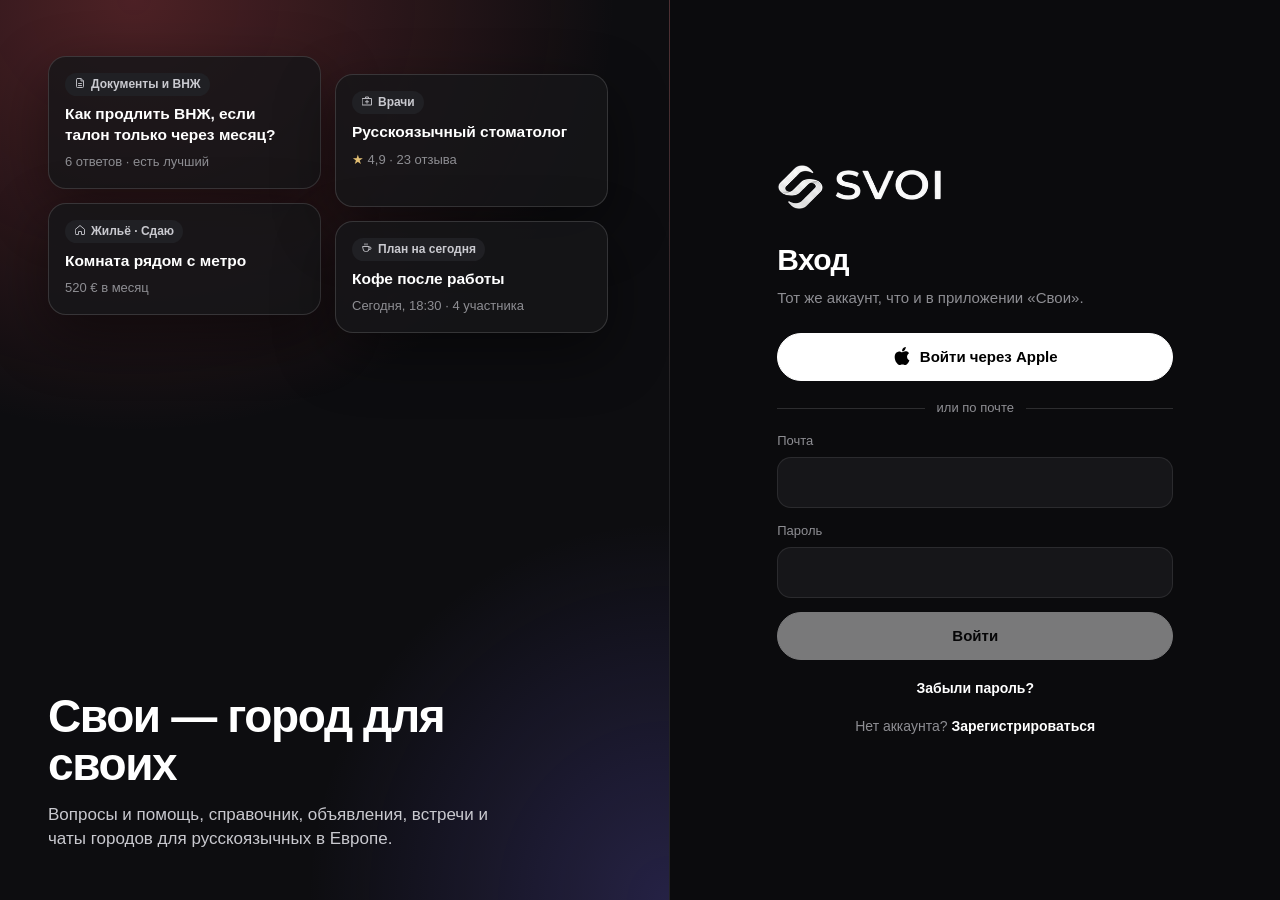
==== commit 0a0e4a96: "Веб: исправлен чёрный экран на страницах входа и регистрации Co-Authored-By: Claude Opus 5.5 <norepl" ====
--- a/app/index.html
+++ b/app/index.html
@@ -15,7 +15,7 @@
   <meta name="apple-mobile-web-app-title" content="Свои">
   <meta name="apple-mobile-web-app-status-bar-style" content="black-translucent">
   <meta name="application-name" content="Свои">
-  <script type="module" crossorigin src="/app/assets/index-CTbAnqaa.js"></script>
+  <script type="module" crossorigin src="/app/assets/index-DBuXqElw.js"></script>
   <link rel="stylesheet" crossorigin href="/app/assets/index-BBHM5JgL.css">
 </head>
 <body>
